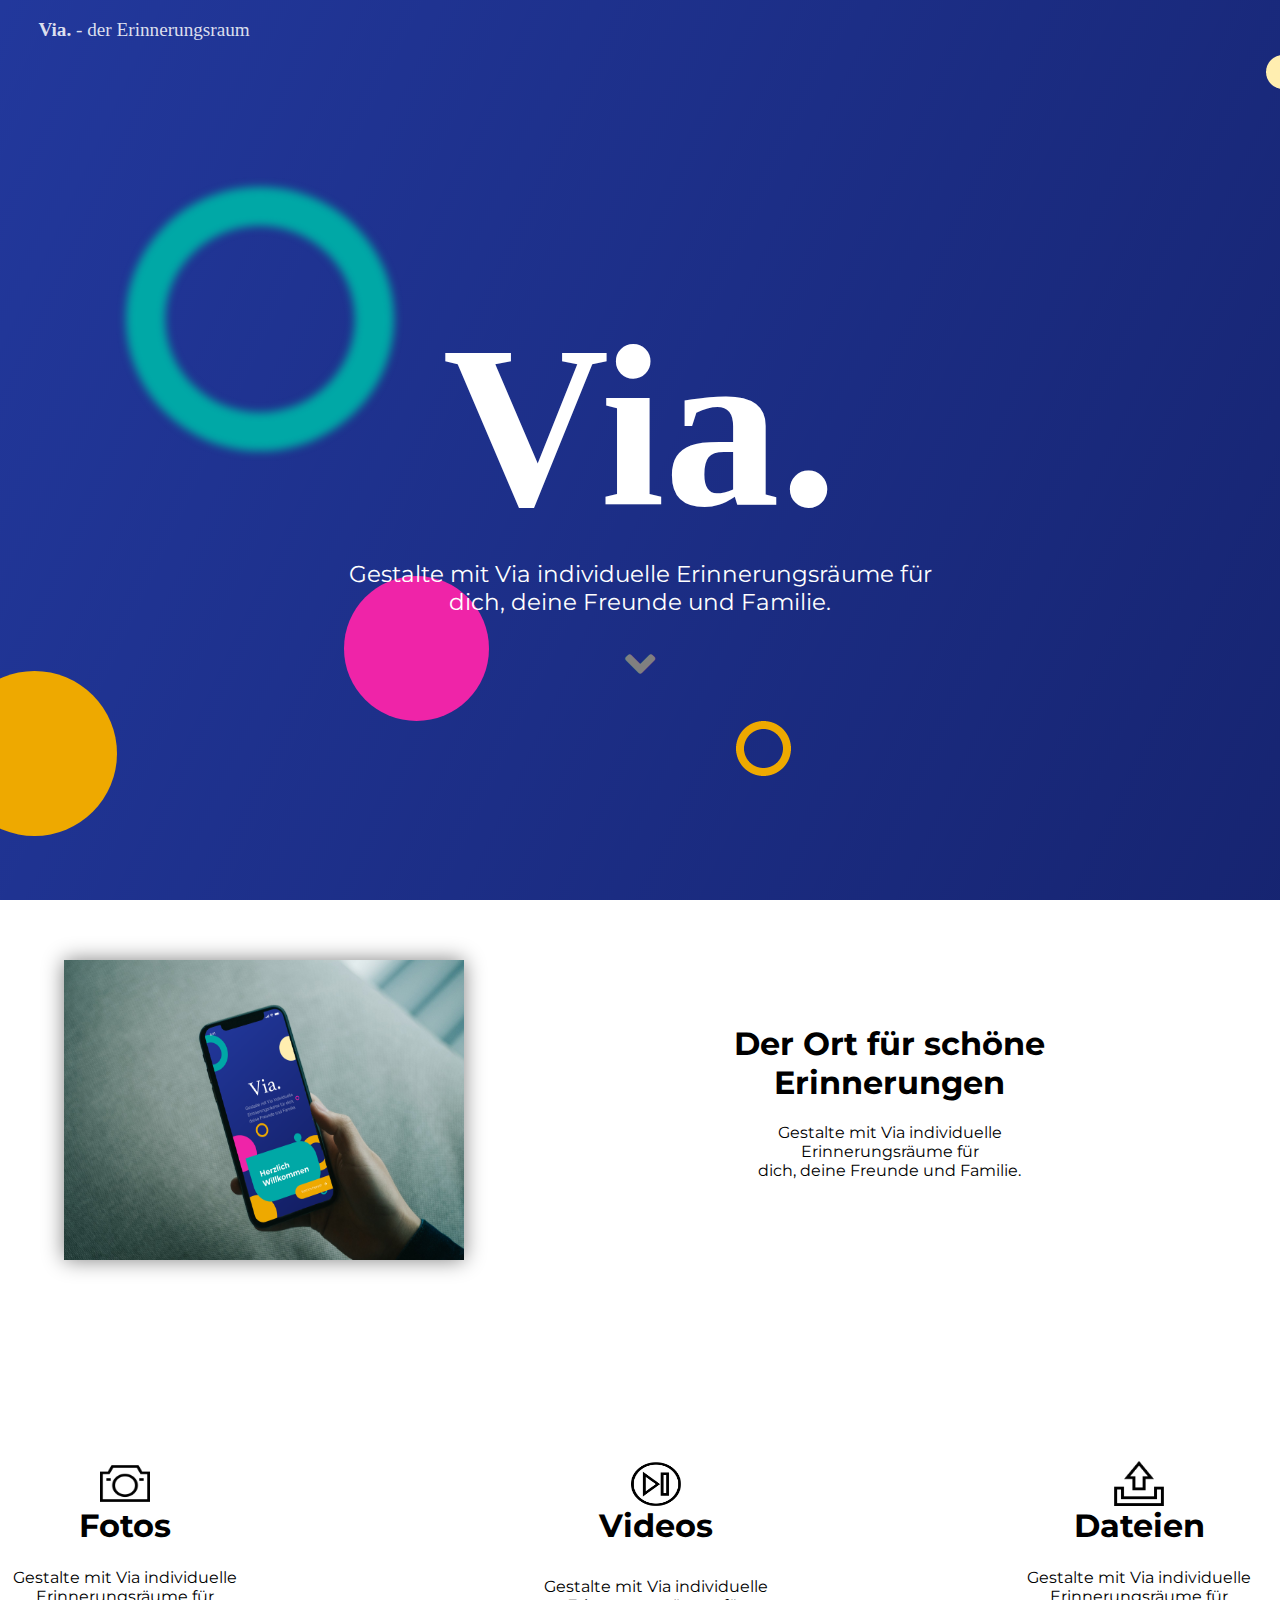
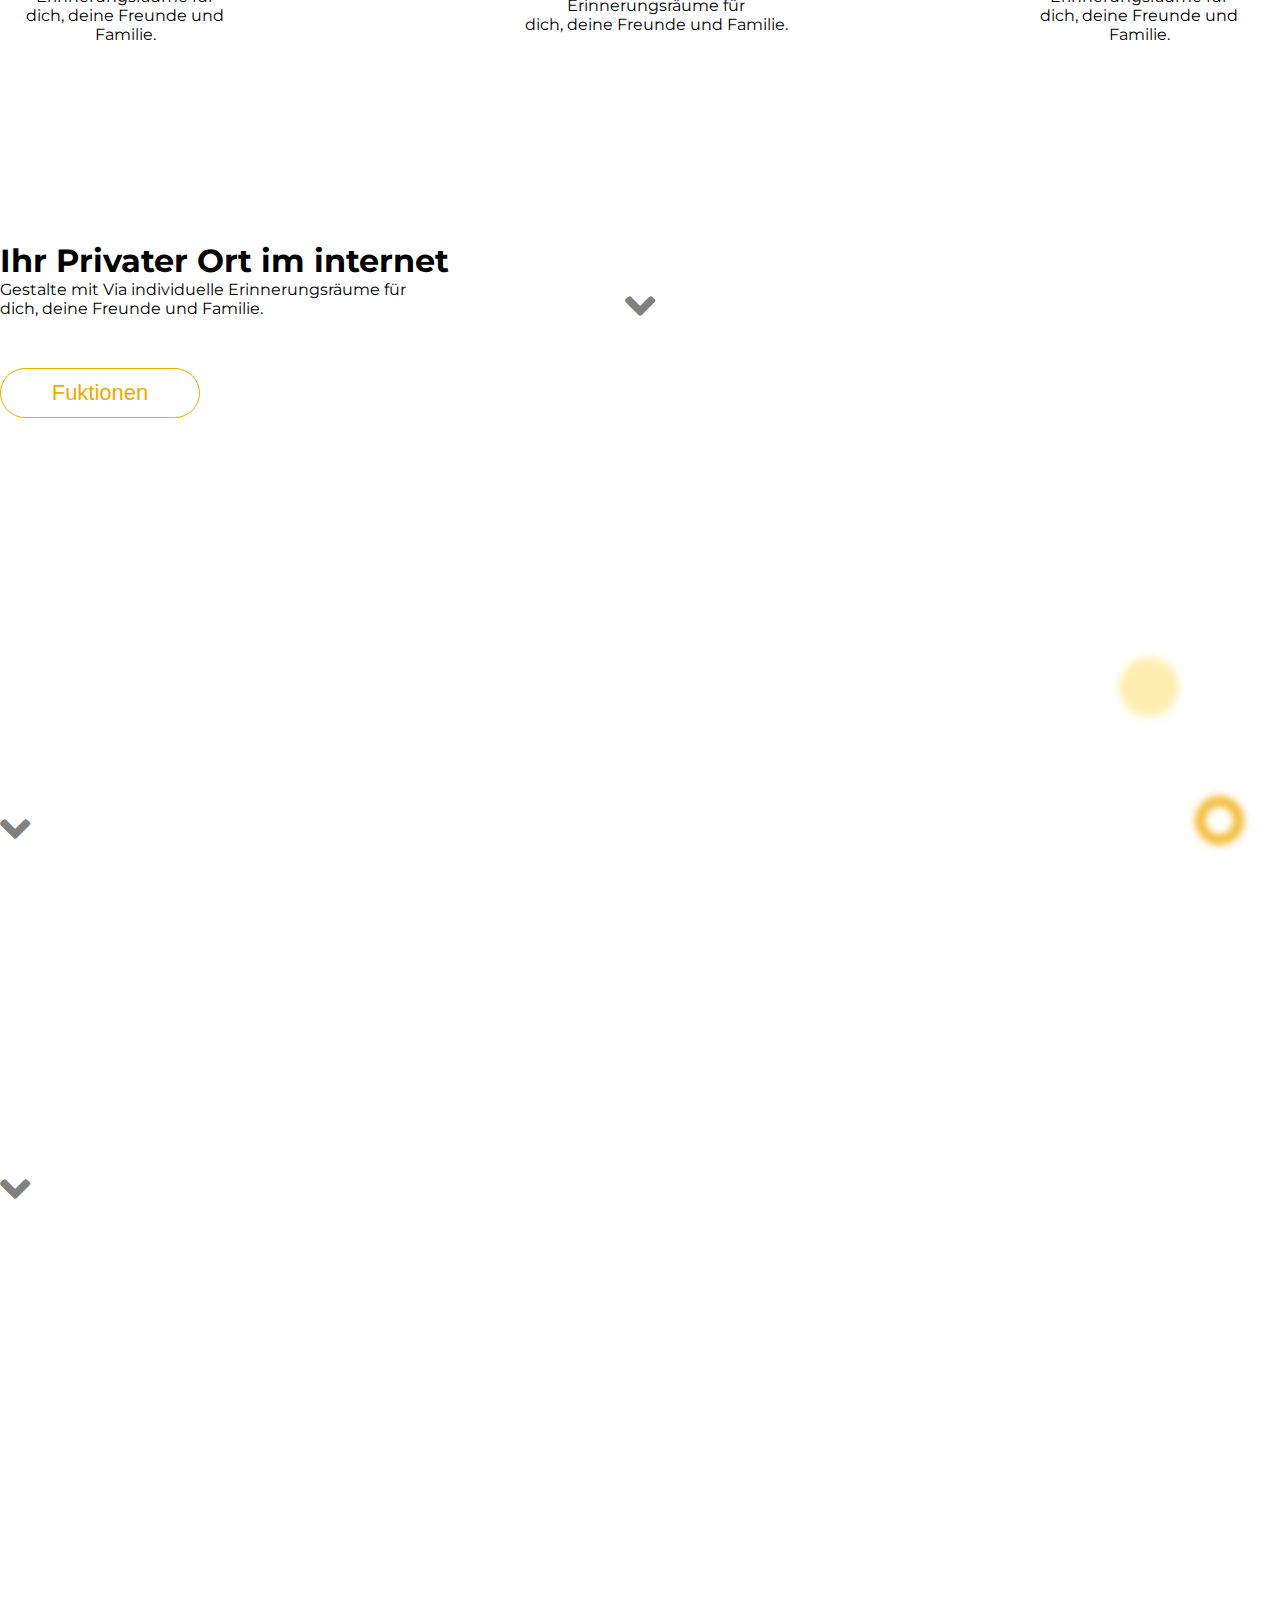
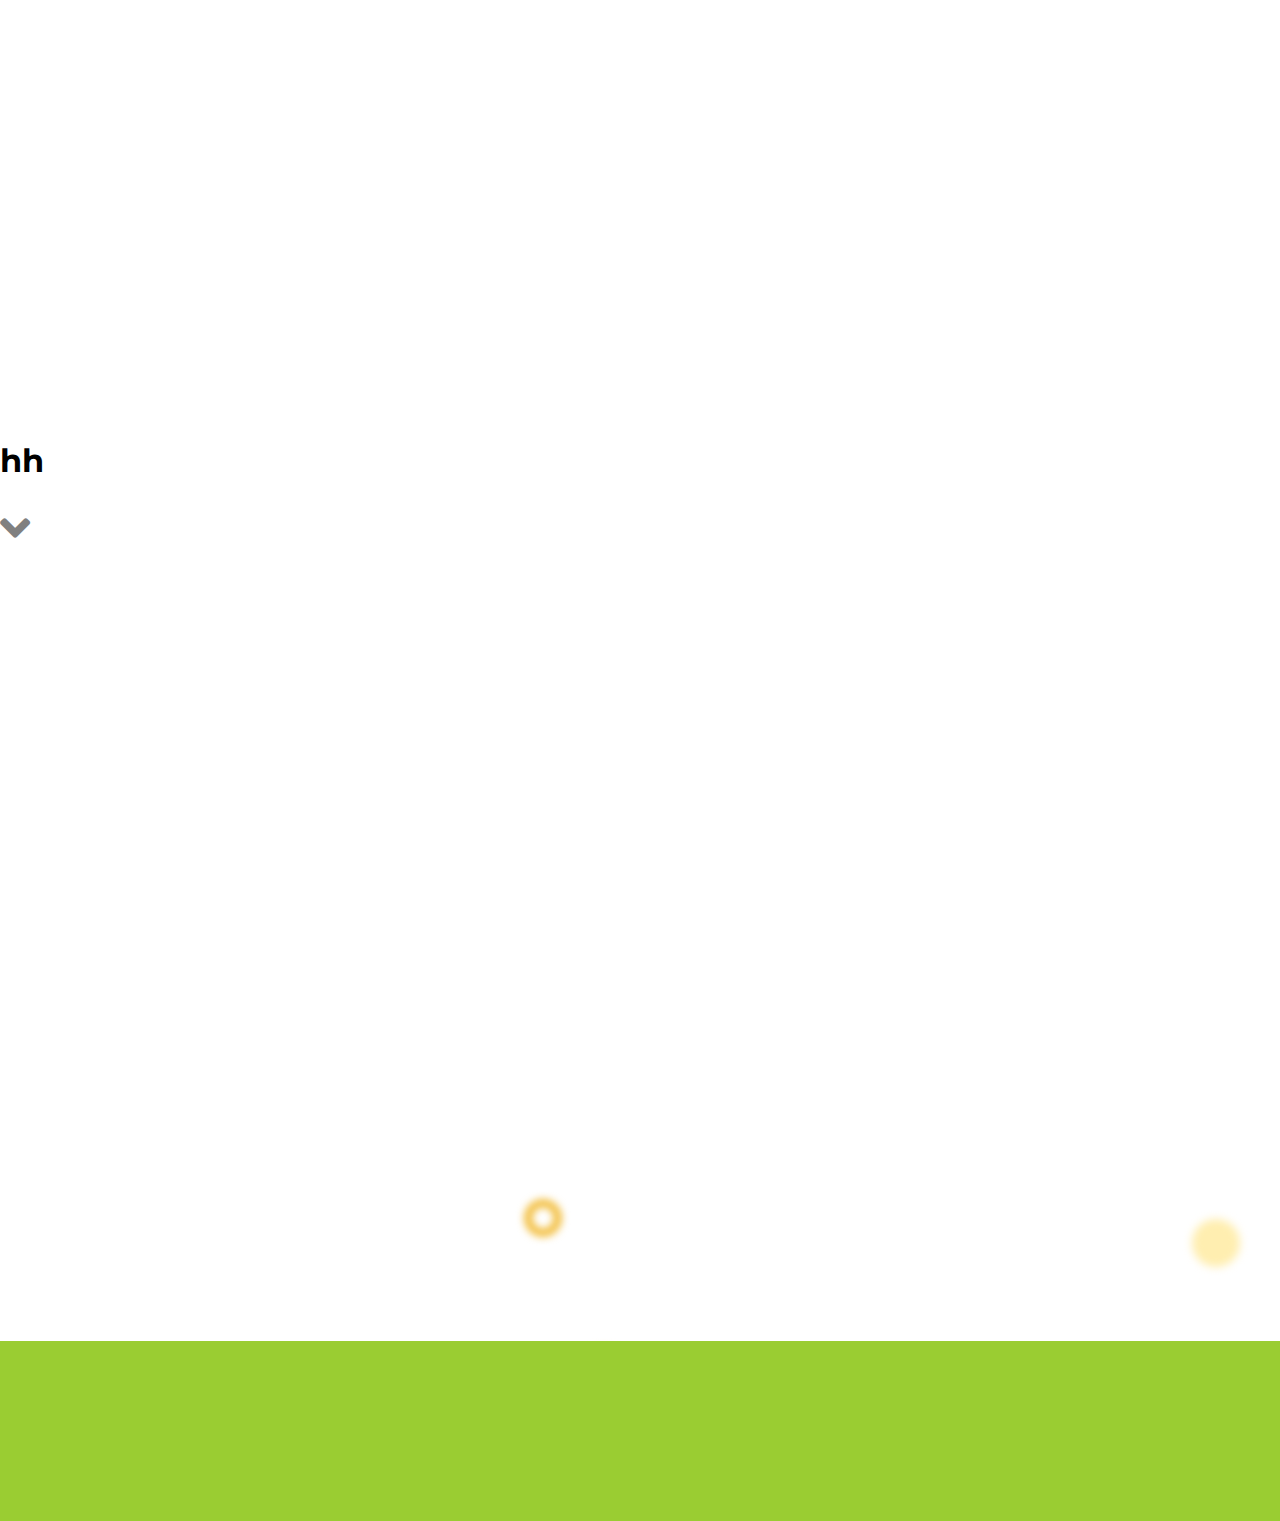
==== assets/index.html @ 1dabeedf "first commit" ====
<!DOCTYPE html>
<html lang="en">

<head>
    <meta charset="UTF-8">
    <meta name="viewport" content="width=device-width, initial-scale=1.0">
    <meta http-equiv="X-UA-Compatible" content="ie=edge">
    <link rel="stylesheet" href="https://cdnjs.cloudflare.com/ajax/libs/font-awesome/5.11.2/css/all.css">
    <link rel="stylesheet" href="../assets/css/style.css">
    <title>landingpage</title>
</head>

<body>
    <Main>
        <p><b>Via.</b> - der Erinnerungsraum</p>
        <section class="sec1" id="section1">
            <div class="eins">
                <h3>Via.</h3>
                <p class="">Gestalte mit Via individuelle Erinnerungsräume für <br> dich, deine Freunde und Familie.</p>

                <a href="#section2"><i class="fas fa-angle-down"></i></a>
            </div>
        </section>
        <section class="sec2" id="section2">
            <div class="gridDiv1">
                <img src="../assets/img/Hand_Iphone.png" alt="">
            </div>
            <div class="gridDiv2">
                <h1 class="sec2H1">Der Ort für schöne Erinnerungen</h1>
                <p>Gestalte mit Via individuelle Erinnerungsräume für <br> dich, deine Freunde und Familie.</p>
            </div>
            <div class="gridDiv3">
                <img src="../assets/img/camara-de-fotos.png" alt="">
                <h1>Fotos</h1>
                <p>Gestalte mit Via individuelle Erinnerungsräume für <br> dich, deine Freunde und Familie.</p>
            </div>
            <div class="gridDiv4">
                <img src="../assets/img/Element 3.png" alt="">
                <h1>Videos</h1>
                <p>Gestalte mit Via individuelle Erinnerungsräume für <br> dich, deine Freunde und Familie.</p>
            </div>
            <div class="gridDiv5">
                <img src="../assets/img/subir.png" alt="">
                <h1>Dateien</h1>
                <p>Gestalte mit Via individuelle Erinnerungsräume für <br> dich, deine Freunde und Familie.</p>
            </div>

            <div class="gridDiv6">
                <a href="#section3"><i class="fas fa-angle-down"></i></a>
            </div>
        </section>
        <section class="sec3" id="section3">
            <div class="gridDivSec1">
                <h1>Ihr Privater Ort im internet</h1>
                <p>Gestalte mit Via individuelle Erinnerungsräume für <br> dich, deine Freunde und Familie.</p>
                <button>Fuktionen</button>
                <div class="gridDivSec2">

                </div>
            </div>
            <div class="gridDivSec3">
                <a href="#section4"><i class="fas fa-angle-down"></i></a>
            </div>
        </section>
        <section class="sec4" id="section4">

           
            <a href="#section5"><i class="fas fa-angle-down"></i></a>
        </section>
        <section class="sec5" id="section5">
            <h1>hh</h1>
            <a href="#footer"><i class="fas fa-angle-down"></i></a>
        </section>
    </Main>
    <footer id="footer">

    </footer>
    <script src="../assets/js/main.js"></script>
</body>

</html>
---- assets/css/style.css ----
@import url('//db.onlinewebfonts.com/c/8a8da4e29aedaa26c72e1b57293ddf2d?family=AthelasW01-Regular');
@import url('https://fonts.googleapis.com/css?family=Montserrat:100,100i,200,200i,300,300i,400,400i,500,500i,600,600i,700,700i,800,800i,900,900i&display=swap');
*{
    padding: 0;
    margin: 0;
    box-sizing: border-box;
}
html{
    scroll-behavior: smooth;
}
body{ 
    width: 100%;
    height: 100%;
    font-family: 'Montserrat', sans-serif;
    background: url(../img/Background_Landing01.png) no-repeat;
}
/*----------------------Section1 Anfang---------------------------*/
.sec1{
    width: 100%;
    height: 100vh;
    color: white;
    display: flex;
    justify-content: center;
    align-items: center;
    flex-direction: column;
    font-size: 1.2em;
}
.sec1 p{
    font-size: 1.2em;
}
p:first-child{
    color: rgba(255, 255, 255, 0.842);
    padding-left:2em ;
    padding-top:1em ;
    font-family: 'AthelasW01-Regular', serif;
    font-size: 1.2em;
}
.eins{
    display: flex;
    flex-direction: column;
    justify-content: center;
    align-items: center;
    text-align: center;
}
.sec1 h3{
    font-size: 12em;
    font-family: 'AthelasW01-Regular', serif;
}
i{
    color: gray;
    padding-top:0.5em;
    font-size: 48px;
    animation: plopp 5s ease-in-out infinite;
}
/*----------------------Section1 Ende---------------------------*/

/*----------------------Section2 Anfang---------------------------*/
.sec2{
    padding-top: 1.5%;
    transition: 3s; 
    display: grid;
    justify-content: center;
    grid-gap:12em;
    width: 100%;
    height: 100vh;
    text-align: center; 
    grid-template-columns: auto;
    grid-template-rows: auto;
    grid-template-areas: 'gridDiv1 gridDiv1 gridDiv1 gridDiv2 gridDiv2 GridDiv2'
                         'gridDiv3 gridDiv3 gridDiv4 gridDiv4 gridDiv5 gridDiv5'
                         'gridDiv6 gridDiv6 gridDiv6 gridDiv6 gridDiv6 gridDiv6';
                        
}
.sec2H1{
    font-size: 2em;
    padding-top: 2em;
}
.gridDiv1 {
    grid-area: gridDiv1;
    justify-content: center;
  }
  .gridDiv2{
      grid-area: gridDiv2;
  }
  .gridDiv2 p{
      padding-top: 6%;
  }
  .gridDiv3{
    width: 250px;
    height: 210px;
    grid-area: gridDiv3;
    display: flex;
    justify-content: center;
    align-items: center;
    flex-direction: column; 
}
.gridDiv3 img{
    padding-top: 2%;
}
.gridDiv3:hover{
    transform: scale(1.2);
    box-shadow:gray 0 0 10px ;
    border-radius: 10%;
}
.gridDiv4{
    display: flex;
    width: 300px;
    height: 210px;
    grid-area: gridDiv4;
    justify-content: center;
    align-items: center;
    flex-direction: column;
    margin-left: 4em;
}
.gridDiv4 img{
    padding-top: 2%;
}
.gridDiv4:hover{
    transform: scale(1.2);
    box-shadow:gray 0 0 10px ;
    border-radius: 10%;
}
.gridDiv5{
    display: flex;
    width: 250px;
    height: 210px;
    grid-area: gridDiv5;
    justify-content: center;
    align-items: center;
    flex-direction: column;
   
}
.gridDiv5 img{
    padding-top: 2%;
}
.gridDiv5:hover{
    transform: scale(1.2);
    box-shadow:gray 0 0 10px ;
    border-radius: 10%;
}
.gridDiv6{
    grid-area: gridDiv6;
}
.gridDiv1 img{
    width: 400px;
    height: 300px;
    box-shadow: gray 0 0  20px;
}
.gridDiv3 img{
    width: 50px;
    height: 50px;
}
.gridDiv3 p{
    margin:auto;
}

.gridDiv4 img{
    width: 50px;
    height: 50px;
}
.gridDiv4 p{
    margin:auto;
}
.gridDiv5 img{
    width: 50px;
    height: 50px;
}
.gridDiv5 p{
    margin:auto;
}

/*----------------------Section2 Ende---------------------------*/

/*----------------------Section3 Anfang---------------------------*/
.sec3{
    display: grid;
    grid-template-columns: 1fr 1fr;
    grid-template-rows: 30% 30% 30%;
    width: 100%;
    height: 100vh;
    grid-template-areas: 'gridDivSec1 gridDivSec2'
                        'gridDivSec1 gridDivSec2'
                         'gridDivSec3 gridDivSec3';
}
.sec3 button{
    color: #F0AA00;
    border: 1px solid #F0AA00;
    width: 200px;
    height: 50px;
    background-color: white;
    font-size: 22px;
    border-radius: 50px 50px 50px 50px;
    margin-top: 50px;
}
.sec3 button:hover{
    color: white;
    border: 1px solid #F0AA00;
    width: 200px;
    height: 50px;
    background-color: #F0AA00;
    font-size: 22px;
    border-radius: 50px 50px 50px 50px;
}
.gridDivSec1{
    grid-area: gridDivSec1;
     ;
}
.gridDivSec2{
    grid-area: gridDivSec2;
}
.gridDivSec3{
    grid-area: gridDivSec3;
}
/*----------------------Section3 Ende---------------------------*/

/*----------------------Section4 Anfang---------------------------*/
.sec4{
    width: 100%;
    height: 100vh;
    
}
.caru{  
    width: 100px;
    height: 100px;
}
/*----------------------Section4 Ende---------------------------*/

/*----------------------Section5 Anfang---------------------------*/
.sec5{
    width: 100%;
    height: 100vh;
    
}
/*----------------------Section5 Ende---------------------------*/


@keyframes plopp{
    0%{
        transform: translateY(0);
    }
    50%{    
        transform: translateY(10px);
        opacity: 0.3;
    }
    100%{   
        transform: translateY(0);
    }
}
footer{ 
    height: 20vh;
    background-color: yellowgreen;
}



/*___________responsiv__________________*/

@media screen and (max-width: 812px) {
    .sec2  {
        width: 85%;
        height: 100%;
        grid-template-columns: 1fr 1fr ;
        grid-template-rows: auto;
        text-align: center;
        justify-content: center;
        align-items: center;
        flex-direction: column;
        grid-template-areas: 
        "gridDiv1 gridDiv1"
        "gridDiv2 gridDiv2"
        "gridDiv3 gridDiv3"
        "gridDiv4 gridDiv4"
        "gridDiv5 gridDiv5"
        "gridDiv6 gridDiv6"                     ;
}
@media screen and ( max-width: 812px) {
    .sec3  {
        width: 85%;
        height: 375px;
        grid-template-columns: 1f 1fr 1fr;
        grid-template-rows: auto;
        text-align: center;
        justify-content: center;
        align-items: center;
        flex-direction: column;
       
        grid-template-areas: "gridDivSec1 gridDivSec1"
                            "gridDivSec2 gridDivSec2"
                             "gridDivSec3 gridDivSec3";
}
@media screen and (max-width: 812px) {
    .sec4  {
        width: 85%;
        height: 100%;
        grid-template-columns: 1fr ;
        grid-template-rows: auto;
        justify-content: center;
        align-items: center;
        flex-direction: column;
}
@media screen and (max-width: 812px) {
    .sec5  {
        width: 85%;
        height: 100%;
        grid-template-columns: 1fr ;
        grid-template-rows: auto;
        justify-content: center;
        align-items: center;
        flex-direction: column;
}
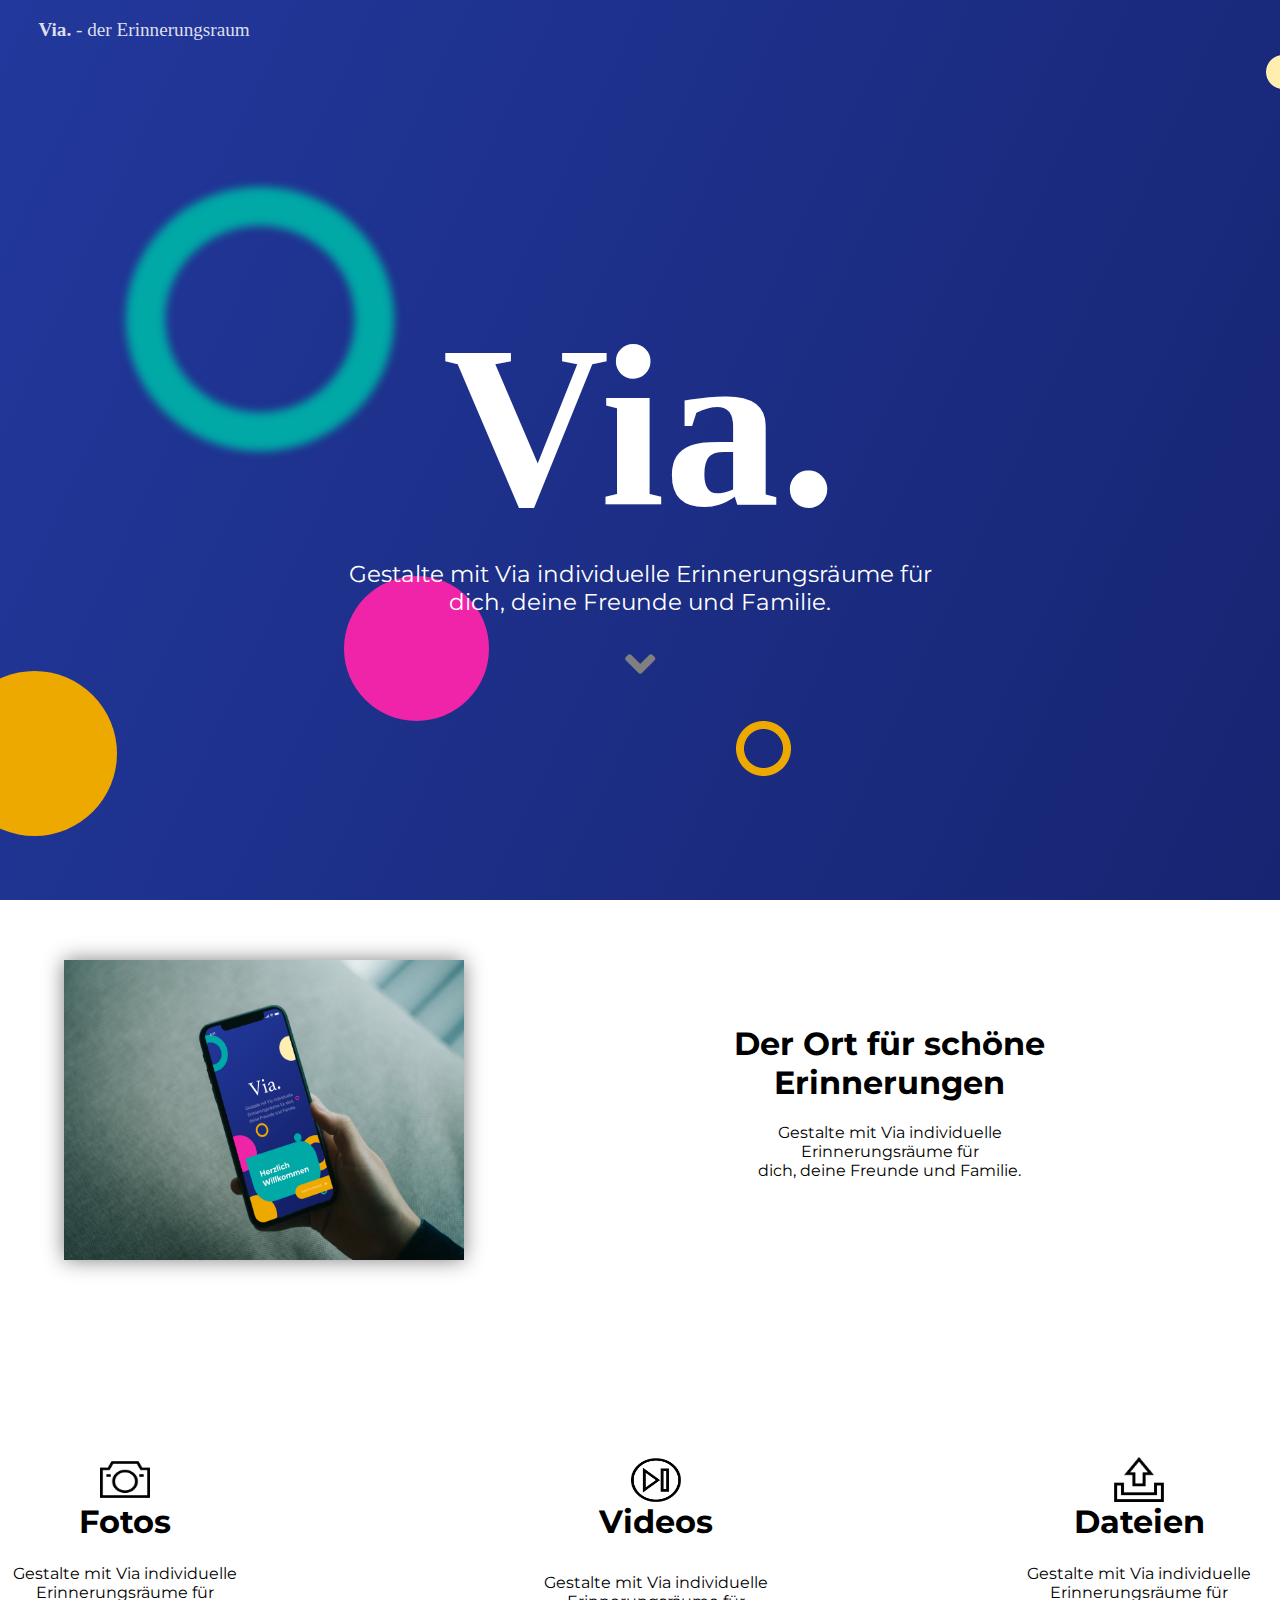
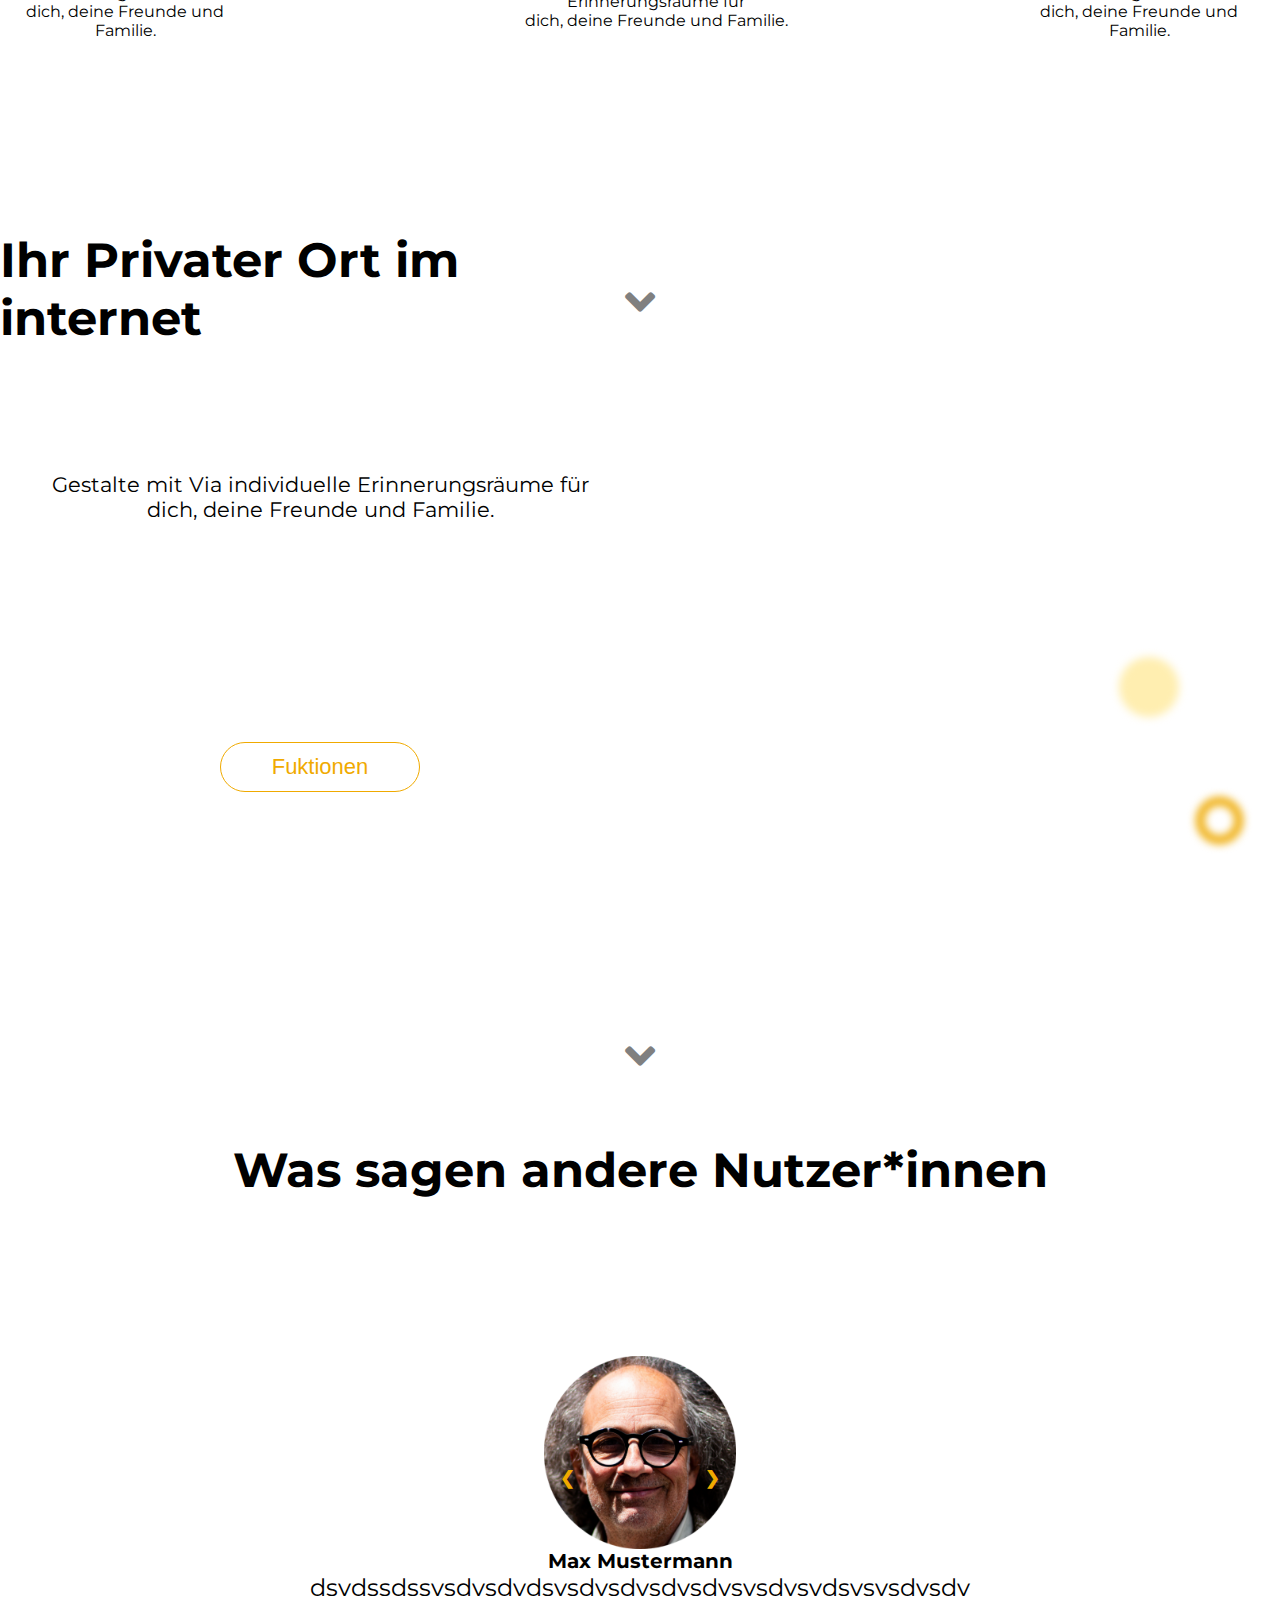
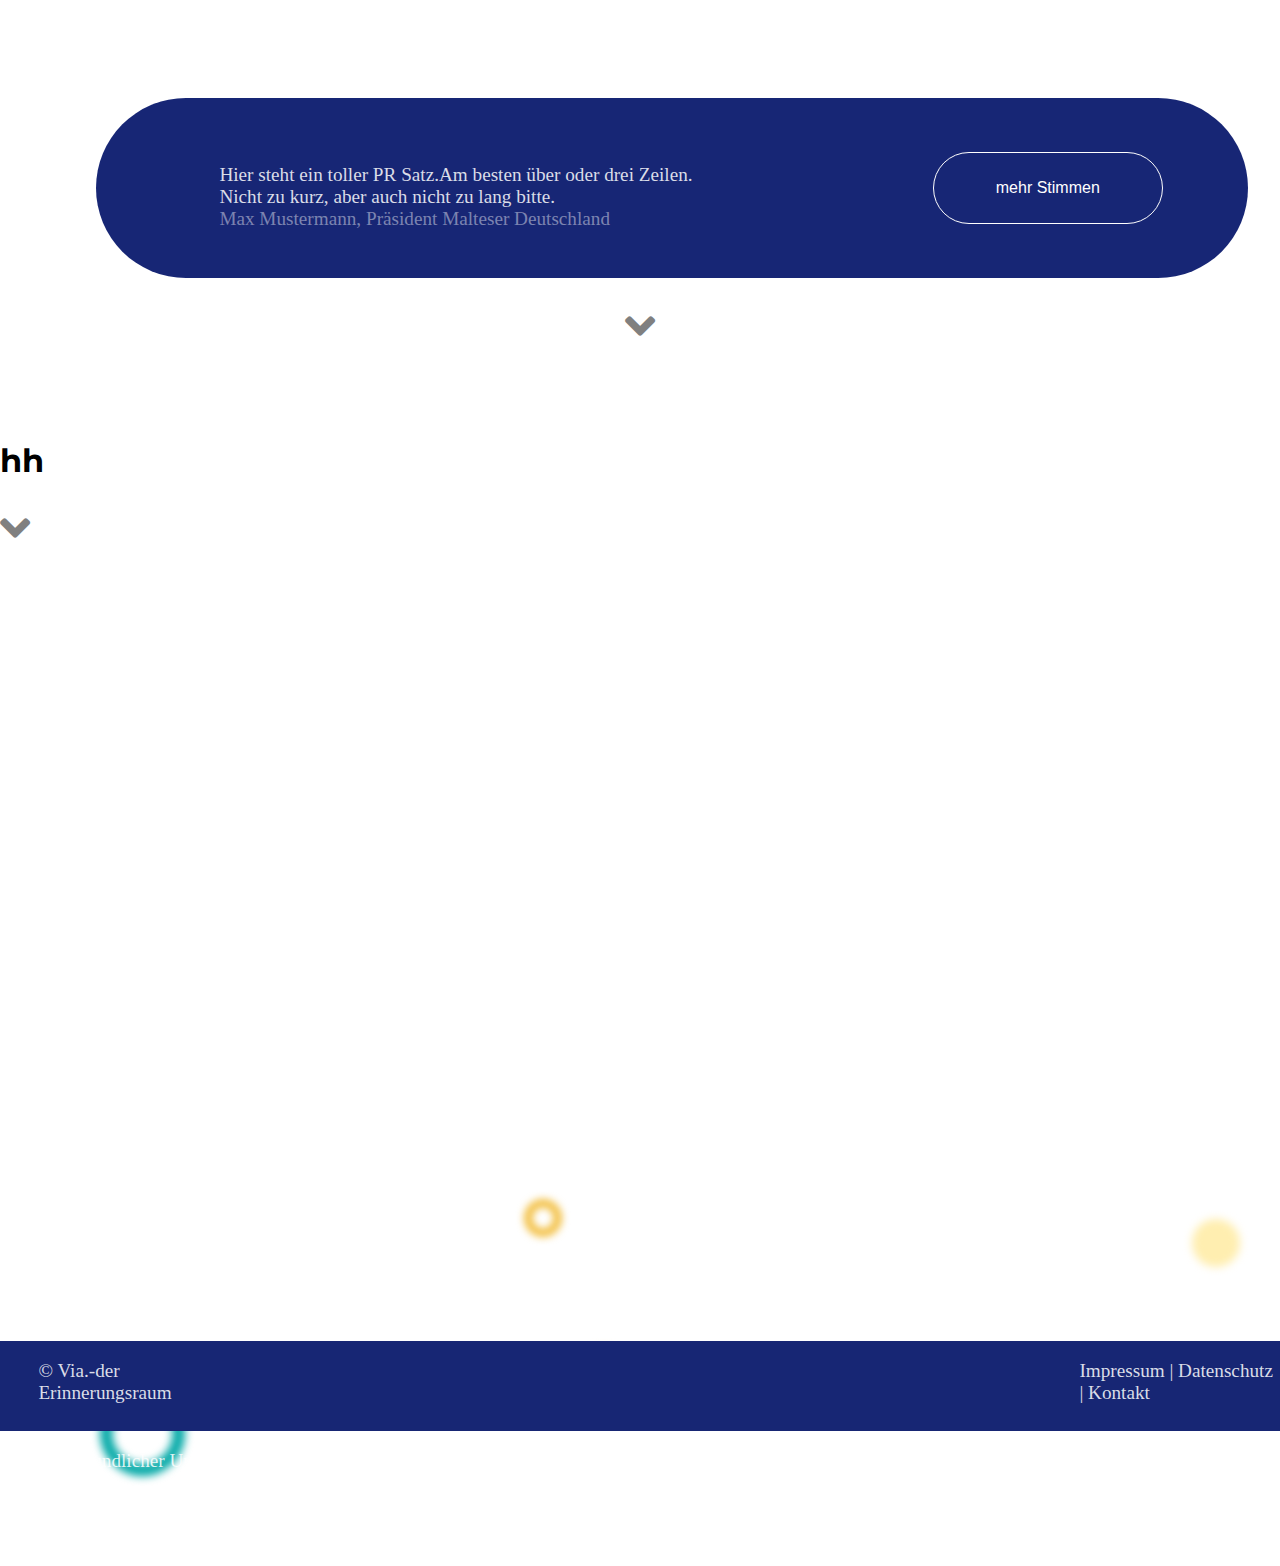
==== commit 14d0060c: "update" ====
--- a/assets/index.html
+++ b/assets/index.html
@@ -5,6 +5,7 @@
     <meta charset="UTF-8">
     <meta name="viewport" content="width=device-width, initial-scale=1.0">
     <meta http-equiv="X-UA-Compatible" content="ie=edge">
+
     <link rel="stylesheet" href="https://cdnjs.cloudflare.com/ajax/libs/font-awesome/5.11.2/css/all.css">
     <link rel="stylesheet" href="../assets/css/style.css">
     <title>landingpage</title>
@@ -55,17 +56,63 @@
                 <p>Gestalte mit Via individuelle Erinnerungsräume für <br> dich, deine Freunde und Familie.</p>
                 <button>Fuktionen</button>
                 <div class="gridDivSec2">
+                    <div>
 
+                    </div>
                 </div>
+
             </div>
             <div class="gridDivSec3">
                 <a href="#section4"><i class="fas fa-angle-down"></i></a>
             </div>
         </section>
         <section class="sec4" id="section4">
+            <h1>Was sagen andere Nutzer*innen</h1>
+            <div class="slideshow-container">
 
-           
-            <a href="#section5"><i class="fas fa-angle-down"></i></a>
+                <div class="mySlides fade">
+
+                    <img class="eins" src="/assets/img/Man01.png" style="width:100%">
+
+                    <div class="nameText">
+                        <h5>Max Mustermann</h5>
+                        <p>dsvdssdssvsdvsdvdsvsdvsdvsdvsdvsvsdvsvdsvsvsdvsdv</p>
+                    </div>
+                </div>
+
+                <div class="mySlides fade">
+
+                    <img class="eins" src="/assets/img/Lady01.png" style="width:100%">
+
+                    <div class="nameText">
+                        <h5>Anna Musterfrau</h5>
+                        <p>dsvdssdssvsdvsdvdsvsdvsdvsdvsdvsvsdvsvdsvsvsdvsdv</p>
+                    </div>
+                </div>
+
+                <div class="mySlides fade">
+
+                    <img class="eins" src="/assets/img/Lady02.png" style="width:100%">
+
+                    <div class="nameText">
+                        <h5>Maike Makadamia</h5>
+                        <p>dsvdssdssvsdvsdvdsvsdvsdvsdvsdvsvsdvsvdsvsvsdvsdv</p>
+                    </div>
+                </div>
+
+                <a class="prev" onclick="plusSlides(-1)">&#10094;</a>
+                <a class="next" onclick="plusSlides(1)">&#10095;</a>
+
+            </div>
+            <div class="stimme">
+                <p>Hier steht ein toller PR Satz.Am besten über oder drei Zeilen. <br>
+                Nicht zu kurz, aber auch nicht zu lang bitte.<br>
+                <span> Max Mustermann, Präsident Malteser Deutschland</span></p>
+                <button>mehr Stimmen</button>
+            </div>
+            <div class="smooth">
+                <a href="#section5"><i class="fas fa-angle-down"></i></a>
+            </div>
         </section>
         <section class="sec5" id="section5">
             <h1>hh</h1>
@@ -73,7 +120,15 @@
         </section>
     </Main>
     <footer id="footer">
-
+        <div>
+            <div class="footerDiv1">
+                <p>&copy; Via.-der Erinnerungsraum</p>
+                <span class="footerSpan1"><p>Impressum | Datenschutz | Kontakt</p></span>
+            </div>
+            <div class="footerDiv2">
+                <p>Mit freundlicher Unterstützung von:</p>
+            </div>
+        </div>
     </footer>
     <script src="../assets/js/main.js"></script>
 </body>
--- a/assets/css/style.css
+++ b/assets/css/style.css
@@ -176,11 +176,34 @@
     display: grid;
     grid-template-columns: 1fr 1fr;
     grid-template-rows: 30% 30% 30%;
+    justify-content: center;
+    align-items: center;
+    flex-direction: column;
     width: 100%;
     height: 100vh;
     grid-template-areas: 'gridDivSec1 gridDivSec2'
                         'gridDivSec1 gridDivSec2'
                          'gridDivSec3 gridDivSec3';
+}
+.sec3 h1{
+   font-size: 3em; 
+}
+.sec3 p{
+    padding-top: 6em;
+    font-size: 1.3em; 
+    text-align: center;
+ }
+.gridDivSec3{
+    display: flex;
+    justify-content: center;
+    padding-top: 20%;
+    
+}
+.gridDivSec1{
+    display: flex;
+    justify-content: center;
+    align-items: center;
+    flex-direction: column;
 }
 .sec3 button{
     color: #F0AA00;
@@ -190,7 +213,8 @@
     background-color: white;
     font-size: 22px;
     border-radius: 50px 50px 50px 50px;
-    margin-top: 50px;
+    margin-top: 10em;
+    
 }
 .sec3 button:hover{
     color: white;
@@ -203,7 +227,6 @@
 }
 .gridDivSec1{
     grid-area: gridDivSec1;
-     ;
 }
 .gridDivSec2{
     grid-area: gridDivSec2;
@@ -217,12 +240,163 @@
 .sec4{
     width: 100%;
     height: 100vh;
+   
+}
+.sec4 h1{
+    text-align: center;
+    font-size: 3em;
+    padding-bottom: 3em;
+}
+.smooth{
+    display: flex;
+    justify-content: center;
+    align-items: center;
+    flex-direction: column;
+}
+.nameText{
+    display: flex;
+    justify-content: center;
+    align-items: center;
+    flex-direction: column;
+    font-size: 1.5em;
+}
+
+.mySlides {display: none}
+img {vertical-align: middle;}
+
+
+.slideshow-container {
+  padding-top: 1%;
+  max-width: 15%; 
+  position: relative;
+  margin: auto;
+}
+
+
+.prev{
+  cursor: pointer;
+  position: absolute;
+  top: 50%;
+  width: auto;
+  padding: 16px;
+  margin-top: -22px;
+  color: #F0AA00;
+  font-weight: bold;
+  font-size: 18px;
+  transition: 0.6s ease;
+  border-radius: 0 3px 3px 0;
+  user-select: none;
+}
+.next{
+    cursor: pointer;
+    position: absolute;
+    top: 50%;
+    width: auto;
+    padding: 16px;
+    margin-top: -22px;
+    color: #F0AA00;
+    font-weight: bold;
+    font-size: 18px;
+    transition: 0.6s ease;
+    border-radius: 0 3px 3px 0;
+    user-select: none; 
+}
+
+/* Position the "next button" to the right */
+.next {
+  right: 0;
+  border-radius: 3px 0 0 3px;
+}
+
+/* On hover, add a black background color with a little bit see-through */
+.prev:hover, .next:hover {
+  background-color: rgba(0,0,0,0.8);
+}
+
+/* Caption text */
+.text {
+  color: #f2f2f2;
+  font-size: 15px;
+  padding: 8px 12px;
+  position: absolute;
+  bottom: 8px;
+  width: 100%;
+  text-align: center;
+}
+
+/* Number text (1/3 etc) */
+.numbertext {
+  color: #f2f2f2;
+  font-size: 12px;
+  padding: 8px 12px;
+  position: absolute;
+  top: 0;
+}
+
+/* The dots/bullets/indicators */
+.dot {
+  cursor: pointer;
+  height: 15px;
+  width: 15px;
+  margin: 0 2px;
+  background-color: #bbb;
+  border-radius: 50%;
+  display: inline-block;
+  transition: background-color 0.6s ease;
+}
+
+.active, .dot:hover {
+  background-color: #717171;
+}
+
+/* Fading animation */
+.fade {
+  -webkit-animation-name: fade;
+  -webkit-animation-duration: 1.5s;
+  animation-name: fade;
+  animation-duration: 1.5s;
+}
+
+@-webkit-keyframes fade {
+  from {opacity: .4} 
+  to {opacity: 1}
+}
+
+@keyframes fade {
+  from {opacity: .4} 
+  to {opacity: 1}
+}
+
+/* On smaller screens, decrease text size */
+@media only screen and (max-width: 300px) {
+  .prev, .next,.text {font-size: 11px}
+}
+.stimme{
+    margin-top: 6em;
+    display: flex;
+    justify-content: center;
+    align-items: center;
+    background-color: #172675;
+    border-radius: 100px;
+    width: 90%;
+    height: 20vh;
+    margin-left: 6em;
+}
+.stimme button{
+    width: 20%;
+    height: 8vh;
+    border-radius: 100px;
+    background-color: #172675;
+    color: white;
+    border: 1px solid white;
+    font-size: 1em;
+    margin-left: 15em;
     
 }
-.caru{  
-    width: 100px;
-    height: 100px;
-}
+span{
+    color: rgba(255, 255, 255, 0.445);
+}
+
 /*----------------------Section4 Ende---------------------------*/
 
 /*----------------------Section5 Anfang---------------------------*/
@@ -246,9 +420,23 @@
         transform: translateY(0);
     }
 }
+/*----------------footer----------------*/
+
 footer{ 
-    height: 20vh;
-    background-color: yellowgreen;
+    height: 25vh;
+}
+.footerDiv1{
+ 
+    display: flex;
+    background-color: #172674;
+    height: 10vh;
+    
+}
+.footerSpan1{
+    padding-left: 65%;
+}
+.footerSpan2{
+    color:white;
 }
 
 
@@ -308,3 +496,5 @@
         align-items: center;
         flex-direction: column;
 }
+
+
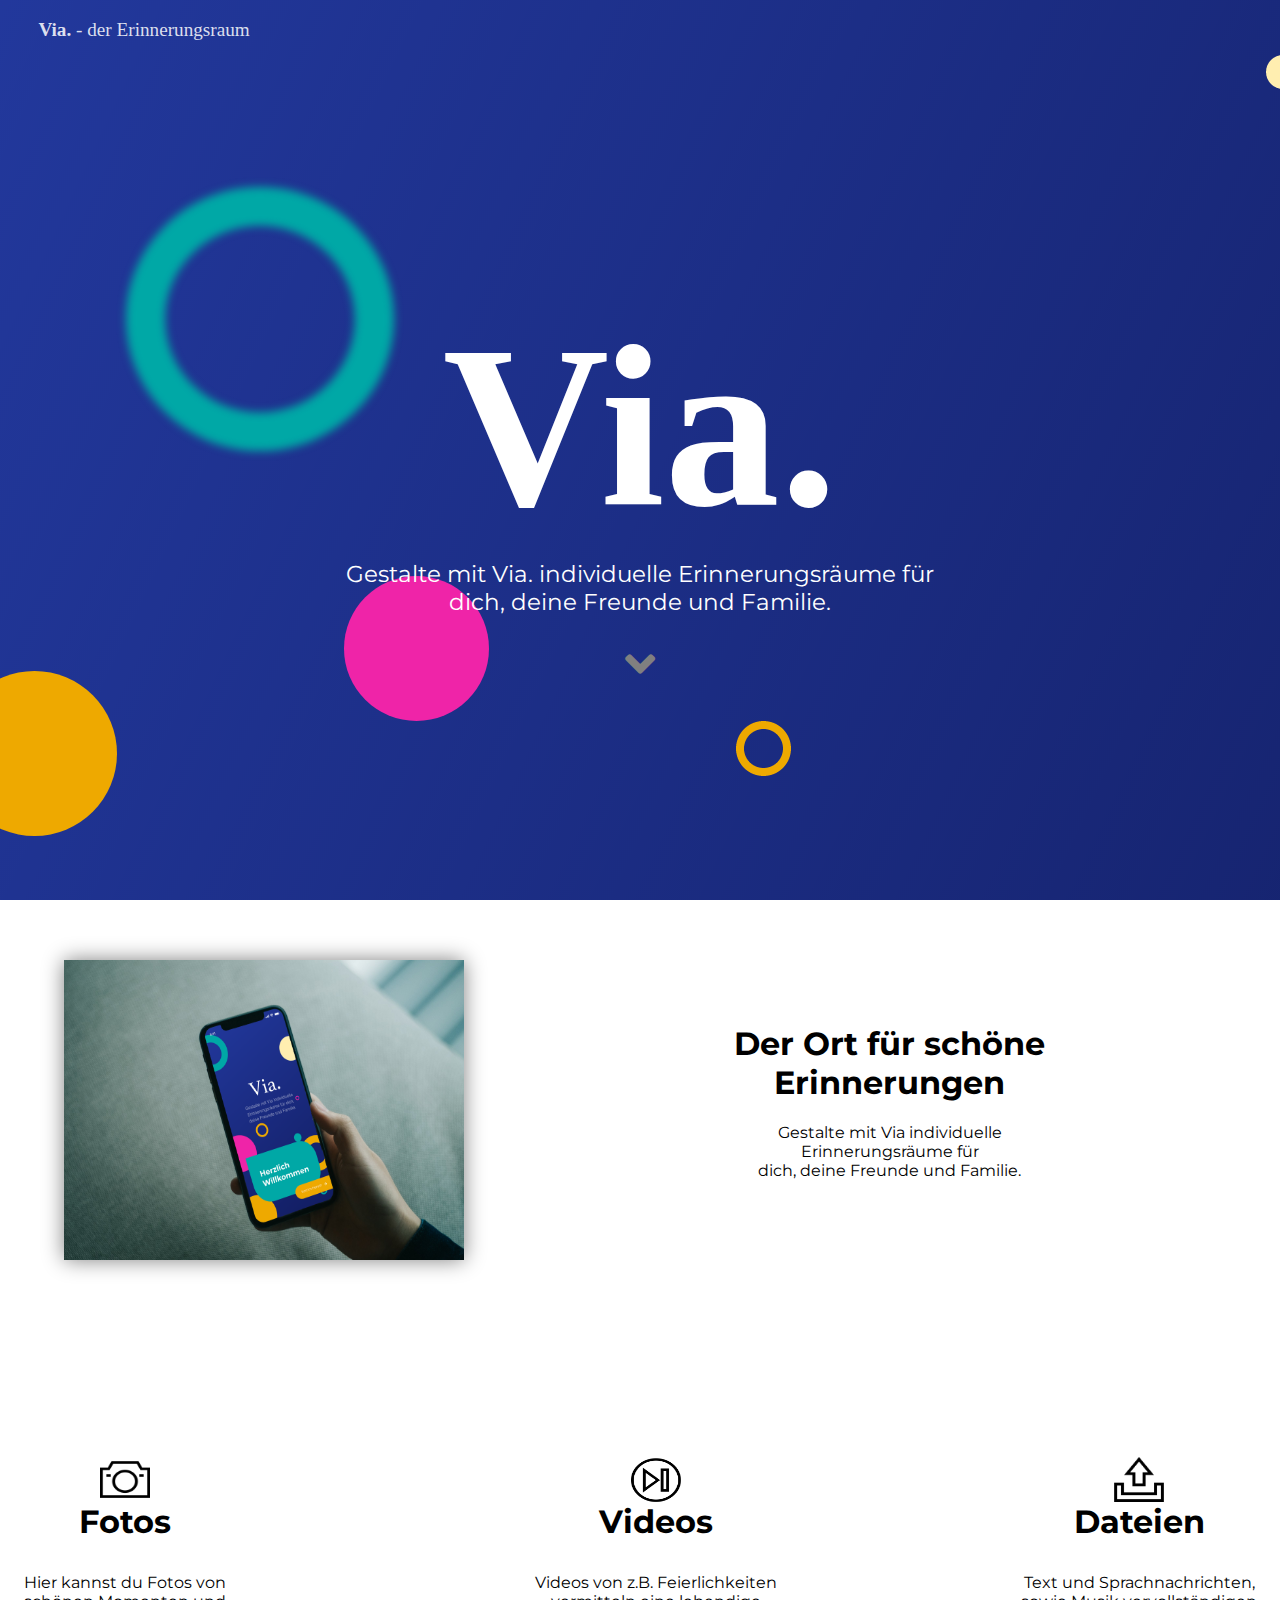
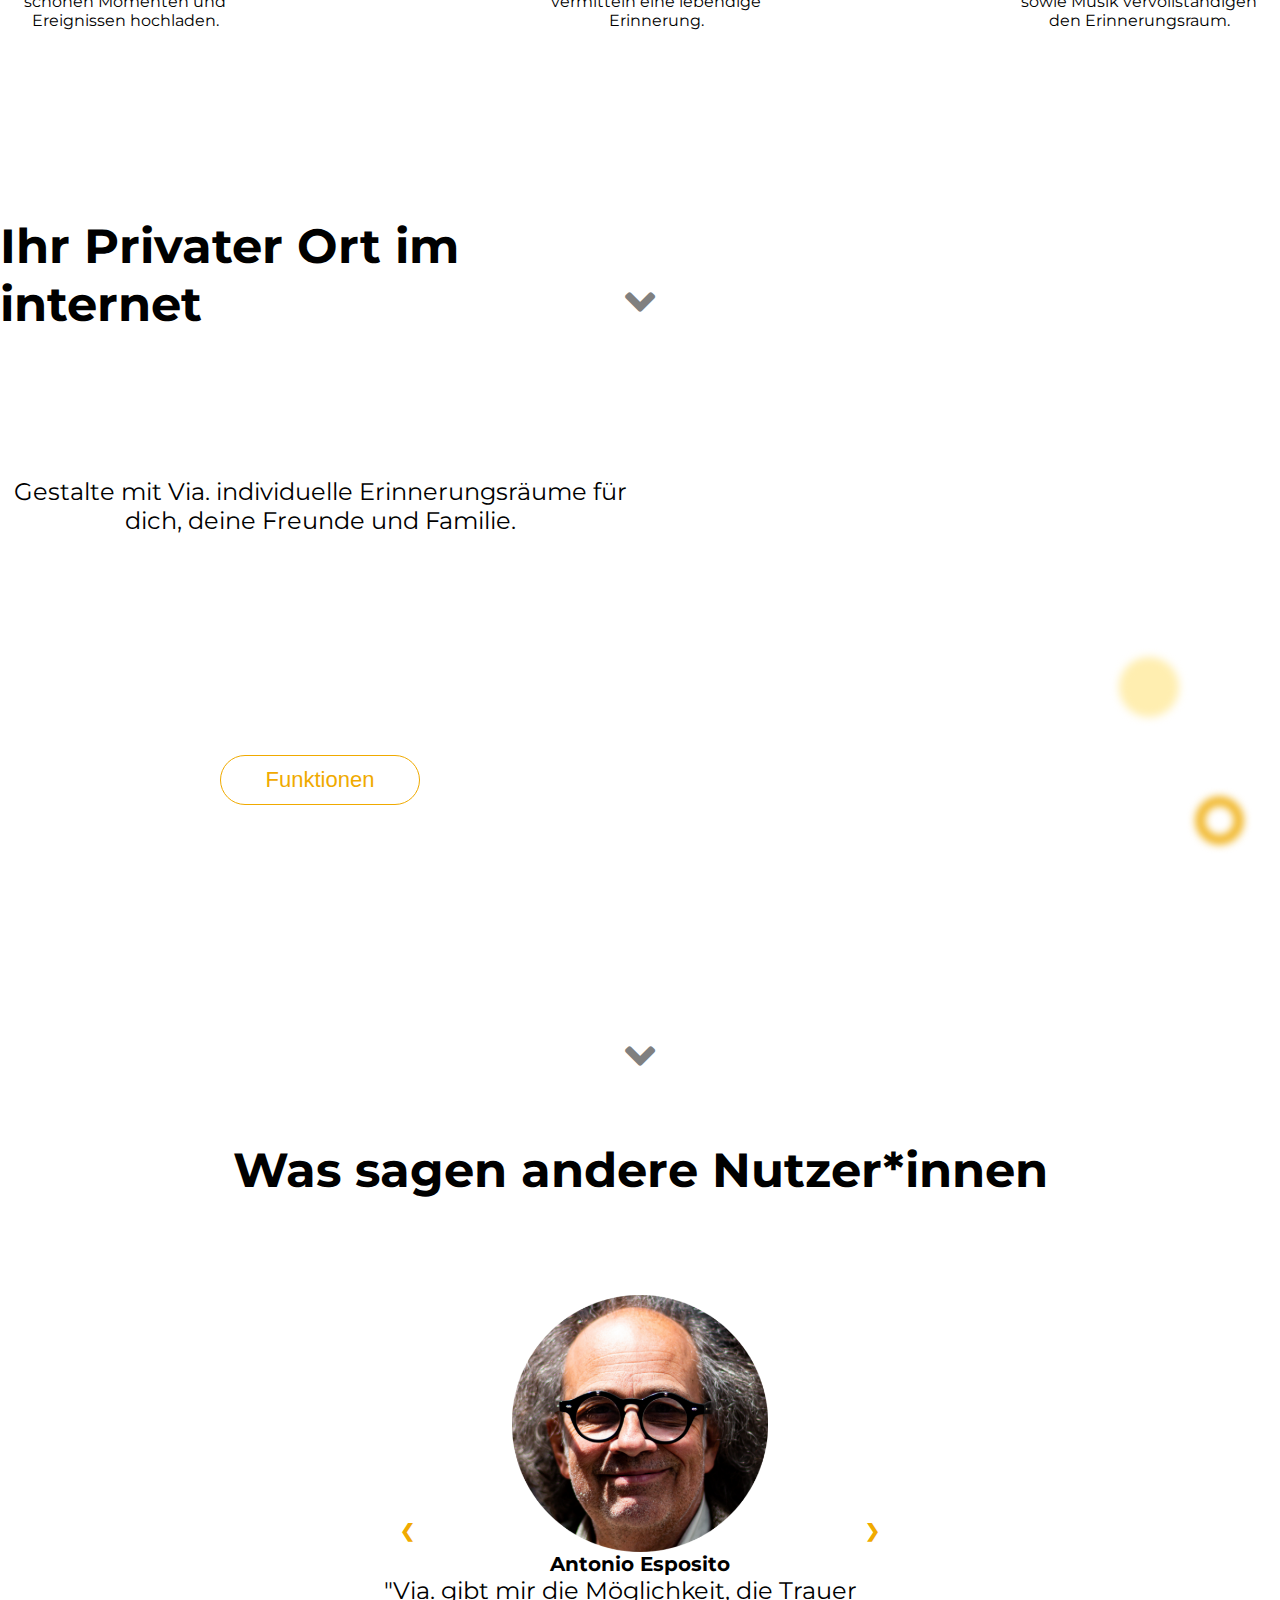
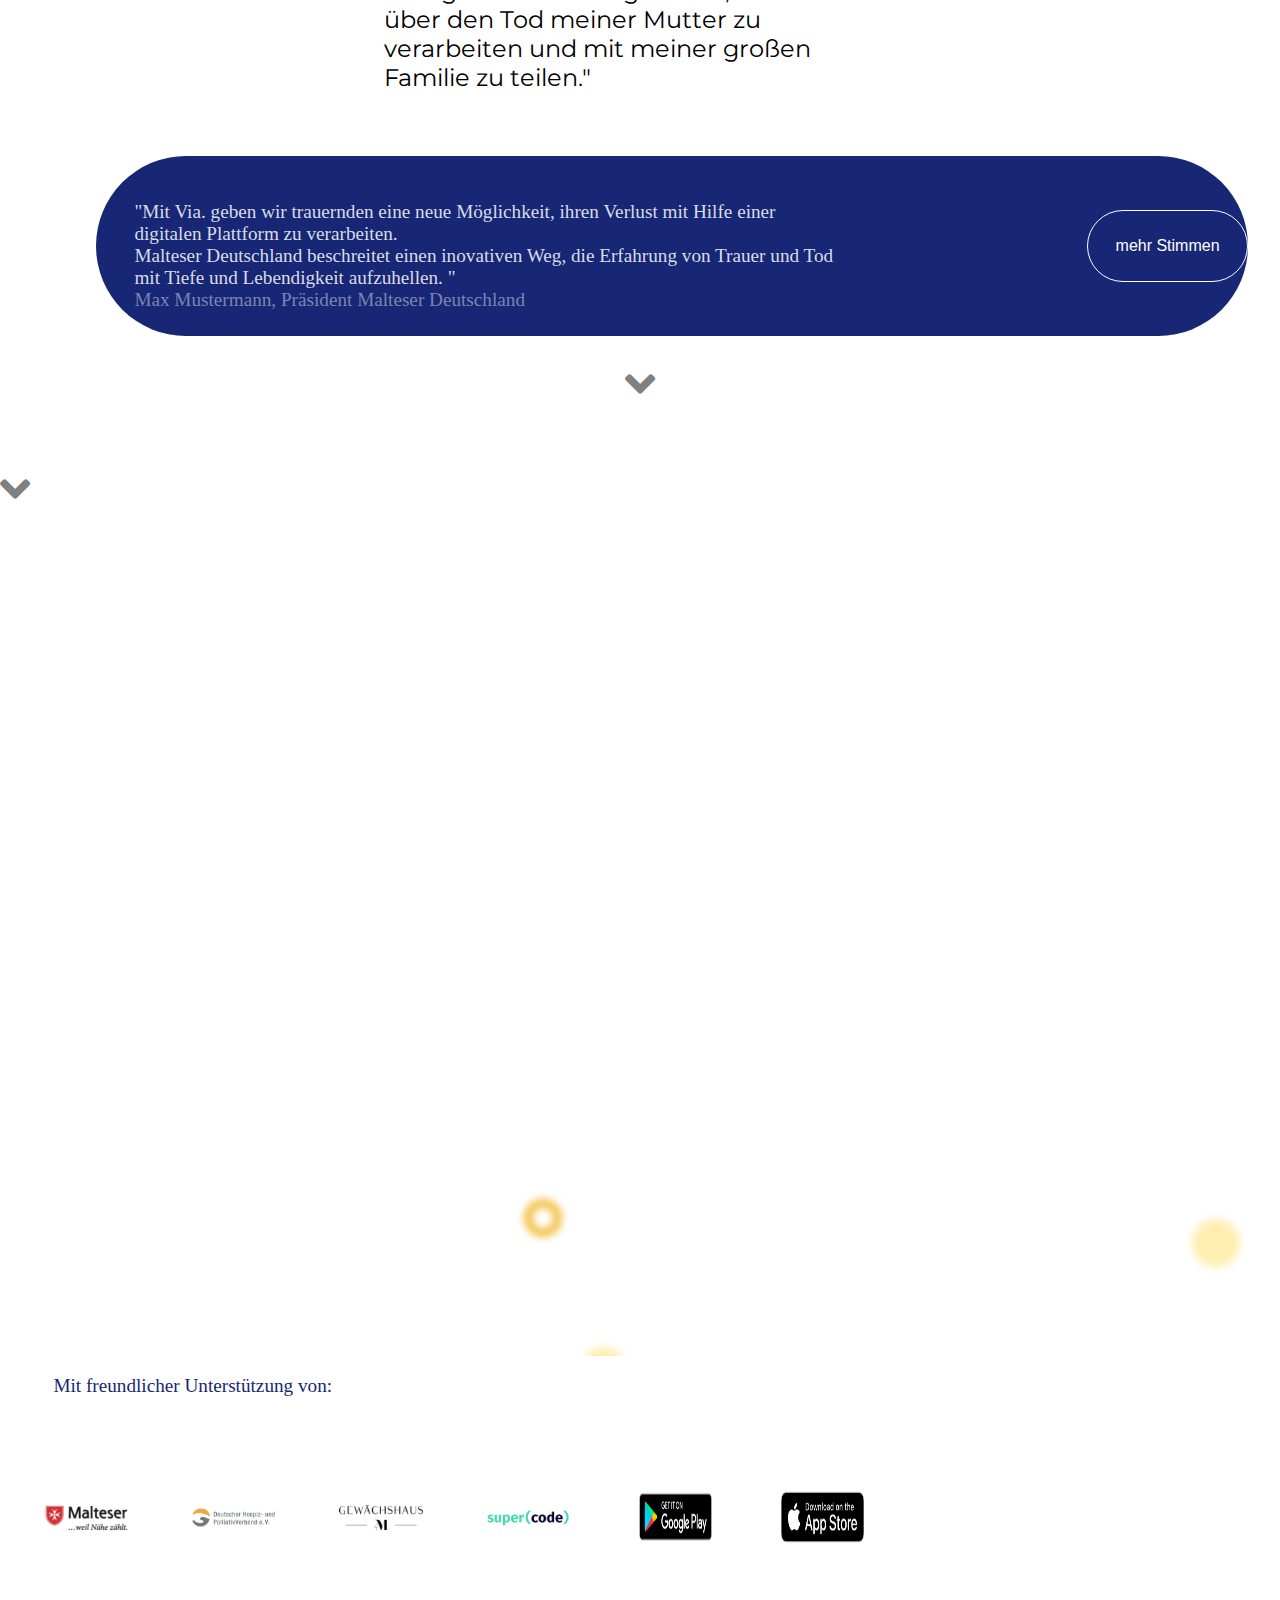
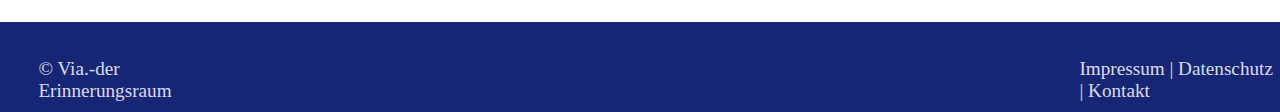
==== commit 306363db: "section4" ====
--- a/assets/index.html
+++ b/assets/index.html
@@ -7,7 +7,7 @@
     <meta http-equiv="X-UA-Compatible" content="ie=edge">
 
     <link rel="stylesheet" href="https://cdnjs.cloudflare.com/ajax/libs/font-awesome/5.11.2/css/all.css">
-    <link rel="stylesheet" href="../assets/css/style.css">
+    <link rel="stylesheet" href="/assets/css/style.css">
     <title>landingpage</title>
 </head>
 
@@ -17,33 +17,33 @@
         <section class="sec1" id="section1">
             <div class="eins">
                 <h3>Via.</h3>
-                <p class="">Gestalte mit Via individuelle Erinnerungsräume für <br> dich, deine Freunde und Familie.</p>
+                <p class="">Gestalte mit Via. individuelle Erinnerungsräume für <br> dich, deine Freunde und Familie.</p>
 
                 <a href="#section2"><i class="fas fa-angle-down"></i></a>
             </div>
         </section>
         <section class="sec2" id="section2">
             <div class="gridDiv1">
-                <img src="../assets/img/Hand_Iphone.png" alt="">
+                <img src="/assets/img/Hand_Iphone.png" alt="">
             </div>
             <div class="gridDiv2">
                 <h1 class="sec2H1">Der Ort für schöne Erinnerungen</h1>
-                <p>Gestalte mit Via individuelle Erinnerungsräume für <br> dich, deine Freunde und Familie.</p>
+                <p> Gestalte mit Via individuelle Erinnerungsräume für <br> dich, deine Freunde und Familie.</p>
             </div>
             <div class="gridDiv3">
-                <img src="../assets/img/camara-de-fotos.png" alt="">
+                <img src="/assets/img/camara-de-fotos.png" alt="">
                 <h1>Fotos</h1>
-                <p>Gestalte mit Via individuelle Erinnerungsräume für <br> dich, deine Freunde und Familie.</p>
+                <p>Hier kannst du Fotos von schönen Momenten und Ereignissen hochladen.</p>
             </div>
             <div class="gridDiv4">
-                <img src="../assets/img/Element 3.png" alt="">
+                <img src="/assets/img/Element 3.png" alt="">
                 <h1>Videos</h1>
-                <p>Gestalte mit Via individuelle Erinnerungsräume für <br> dich, deine Freunde und Familie.</p>
+                <p>Videos von z.B. Feierlichkeiten vermitteln eine lebendige Erinnerung. </p>
             </div>
             <div class="gridDiv5">
-                <img src="../assets/img/subir.png" alt="">
+                <img src="/assets/img/subir.png" alt="">
                 <h1>Dateien</h1>
-                <p>Gestalte mit Via individuelle Erinnerungsräume für <br> dich, deine Freunde und Familie.</p>
+                <p>Text und Sprachnachrichten, sowie Musik vervollständigen den Erinnerungsraum. </p>
             </div>
 
             <div class="gridDiv6">
@@ -53,8 +53,8 @@
         <section class="sec3" id="section3">
             <div class="gridDivSec1">
                 <h1>Ihr Privater Ort im internet</h1>
-                <p>Gestalte mit Via individuelle Erinnerungsräume für <br> dich, deine Freunde und Familie.</p>
-                <button>Fuktionen</button>
+                <p>Gestalte mit Via. individuelle Erinnerungsräume für <br> dich, deine Freunde und Familie.</p>
+                <button>Funktionen</button>
                 <div class="gridDivSec2">
                     <div>
 
@@ -71,32 +71,32 @@
             <div class="slideshow-container">
 
                 <div class="mySlides fade">
-
-                    <img class="eins" src="/assets/img/Man01.png" style="width:100%">
-
+                    <div class="test">
+                    <img class="eins" src="/assets/img/Man01.png" style="width:50%">
+                </div>
                     <div class="nameText">
-                        <h5>Max Mustermann</h5>
-                        <p>dsvdssdssvsdvsdvdsvsdvsdvsdvsdvsvsdvsvdsvsvsdvsdv</p>
+                        <h5>Antonio Esposito</h5>
+                        <p>"Via. gibt mir die Möglichkeit, die Trauer über den Tod meiner Mutter zu verarbeiten und mit meiner großen Familie zu teilen."</p>
                     </div>
                 </div>
 
                 <div class="mySlides fade">
-
-                    <img class="eins" src="/assets/img/Lady01.png" style="width:100%">
-
+                        <div class="test">
+                    <img class="eins" src="/assets/img/Lady01.png" style="width:50%">
+                        </div>
                     <div class="nameText">
-                        <h5>Anna Musterfrau</h5>
-                        <p>dsvdssdssvsdvsdvdsvsdvsdvsdvsdvsvsdvsvdsvsvsdvsdv</p>
+                        <h5>Anna Contzen</h5>
+                        <p>"Der Verlust meines Vaters war für mich ein einschneidendes Erlebnis. Der Erinnerungsraum Via. ist für mich ein Ort, über diesen Verlust hinwegzukommen."</p>
                     </div>
                 </div>
 
                 <div class="mySlides fade">
-
-                    <img class="eins" src="/assets/img/Lady02.png" style="width:100%">
-
+                        <div class="test">
+                    <img class="eins" src="/assets/img/Lady02.png" style="width:50%">
+                            </div>
                     <div class="nameText">
-                        <h5>Maike Makadamia</h5>
-                        <p>dsvdssdssvsdvsdvdsvsdvsdvsdvsdvsvsdvsvdsvsvsdvsdv</p>
+                        <h5>Maike Schmidt</h5>
+                        <p>"Der Erinnerungsraum Via. ist für mich ein Platz, um schöne Erinnerungen an meine verstorbene Schwester mit meinen Freunden und Verwandten auszutauschen. "</p>
                     </div>
                 </div>
 
@@ -105,8 +105,8 @@
 
             </div>
             <div class="stimme">
-                <p>Hier steht ein toller PR Satz.Am besten über oder drei Zeilen. <br>
-                Nicht zu kurz, aber auch nicht zu lang bitte.<br>
+                <p>"Mit Via. geben wir trauernden eine neue Möglichkeit, ihren Verlust mit Hilfe einer digitalen Plattform zu verarbeiten.<br>
+                   Malteser Deutschland beschreitet einen inovativen Weg, die Erfahrung von Trauer und Tod mit Tiefe und Lebendigkeit aufzuhellen. "<br>
                 <span> Max Mustermann, Präsident Malteser Deutschland</span></p>
                 <button>mehr Stimmen</button>
             </div>
@@ -115,22 +115,29 @@
             </div>
         </section>
         <section class="sec5" id="section5">
-            <h1>hh</h1>
+            
             <a href="#footer"><i class="fas fa-angle-down"></i></a>
         </section>
     </Main>
     <footer id="footer">
+         <div class="footerDiv2">
+                <p>Mit freundlicher Unterstützung von:</p>
+                <img src="/assets/img/Bild -1.png" alt="">
+                <img src="/assets/img/Bild -2.png" alt="">
+                <img src="/assets/img/gwm_logo-1.png" alt="">
+                <img src="/assets/img/SuperCode_Logo_20191003.png" alt="">
+                <img class="google" src="/assets/img/google.png" alt="">
+                <img class="apple" src="/assets/img/apple.png" alt="">
+            </div>
         <div>
             <div class="footerDiv1">
                 <p>&copy; Via.-der Erinnerungsraum</p>
                 <span class="footerSpan1"><p>Impressum | Datenschutz | Kontakt</p></span>
             </div>
-            <div class="footerDiv2">
-                <p>Mit freundlicher Unterstützung von:</p>
-            </div>
+           
         </div>
     </footer>
-    <script src="../assets/js/main.js"></script>
+    <script src="/assets/js/main.js"></script>
 </body>
 
 </html>--- a/assets/css/style.css
+++ b/assets/css/style.css
@@ -190,7 +190,7 @@
 }
 .sec3 p{
     padding-top: 6em;
-    font-size: 1.3em; 
+    font-size: 24px;
     text-align: center;
  }
 .gridDivSec3{
@@ -245,7 +245,7 @@
 .sec4 h1{
     text-align: center;
     font-size: 3em;
-    padding-bottom: 3em;
+    padding-bottom: 2em;
 }
 .smooth{
     display: flex;
@@ -266,12 +266,15 @@
 
 
 .slideshow-container {
-  padding-top: 1%;
-  max-width: 15%; 
+  padding-bottom: 5% ;
+  max-width: 40%; 
   position: relative;
   margin: auto;
 }
-
+.test{
+    display: flex;
+    justify-content: center;
+}
 
 .prev{
   cursor: pointer;
@@ -302,18 +305,19 @@
     user-select: none; 
 }
 
-/* Position the "next button" to the right */
+
+
 .next {
   right: 0;
   border-radius: 3px 0 0 3px;
 }
 
-/* On hover, add a black background color with a little bit see-through */
+
 .prev:hover, .next:hover {
   background-color: rgba(0,0,0,0.8);
 }
 
-/* Caption text */
+
 .text {
   color: #f2f2f2;
   font-size: 15px;
@@ -324,7 +328,7 @@
   text-align: center;
 }
 
-/* Number text (1/3 etc) */
+
 .numbertext {
   color: #f2f2f2;
   font-size: 12px;
@@ -333,7 +337,7 @@
   top: 0;
 }
 
-/* The dots/bullets/indicators */
+
 .dot {
   cursor: pointer;
   height: 15px;
@@ -349,7 +353,6 @@
   background-color: #717171;
 }
 
-/* Fading animation */
 .fade {
   -webkit-animation-name: fade;
   -webkit-animation-duration: 1.5s;
@@ -367,12 +370,12 @@
   to {opacity: 1}
 }
 
-/* On smaller screens, decrease text size */
+
 @media only screen and (max-width: 300px) {
   .prev, .next,.text {font-size: 11px}
 }
 .stimme{
-    margin-top: 6em;
+    margin-top: em;
     display: flex;
     justify-content: center;
     align-items: center;
@@ -404,6 +407,20 @@
     width: 100%;
     height: 100vh;
     
+}
+form{
+    display: inline-flex;
+    justify-content: center;
+    align-items: center;
+    flex-direction: column;
+    width: 30%;
+    
+
+}
+.form1{
+    width: 40%;
+    height: 50%;
+    border: 1px solid gray;
 }
 /*----------------------Section5 Ende---------------------------*/
 
@@ -423,21 +440,42 @@
 /*----------------footer----------------*/
 
 footer{ 
-    height: 25vh;
+    height: 30vh;
+    background-color: white;
 }
 .footerDiv1{
  
     display: flex;
     background-color: #172674;
     height: 10vh;
+    padding-top: 1em;
     
 }
 .footerSpan1{
     padding-left: 65%;
 }
-.footerSpan2{
-    color:white;
-}
+.footerDiv2 p{
+    color: #172674;
+    margin: 15px;
+    height: 100%;
+}
+.footerDiv2 img{
+    margin: 15px;
+    width: 6.5%;
+    margin-left: 45px;
+}
+
+.google{
+    width:180px;
+    height: 180px;
+}
+.apple{
+    width:150px;
+    height: 150px;
+    margin-left: 100px;
+}
+
+
 
 
 
@@ -495,6 +533,4 @@
         justify-content: center;
         align-items: center;
         flex-direction: column;
-}
-
-
+}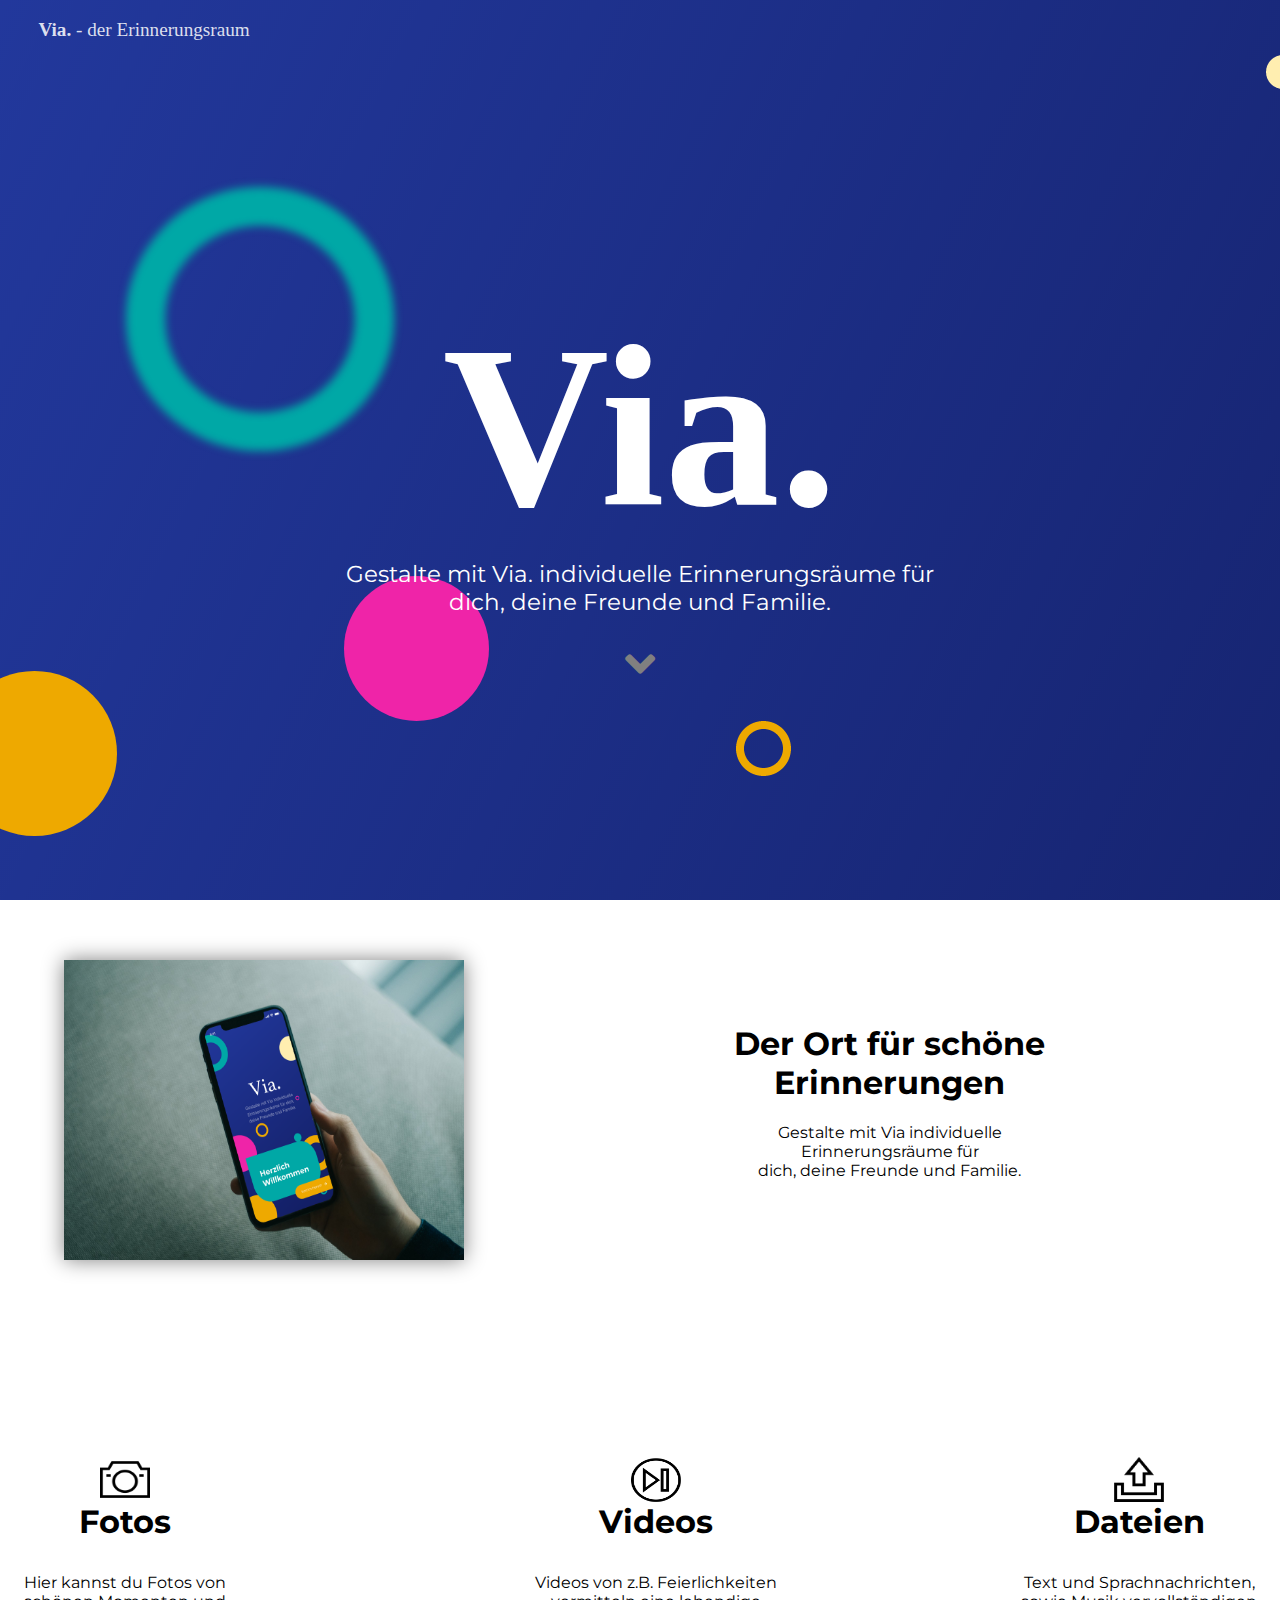
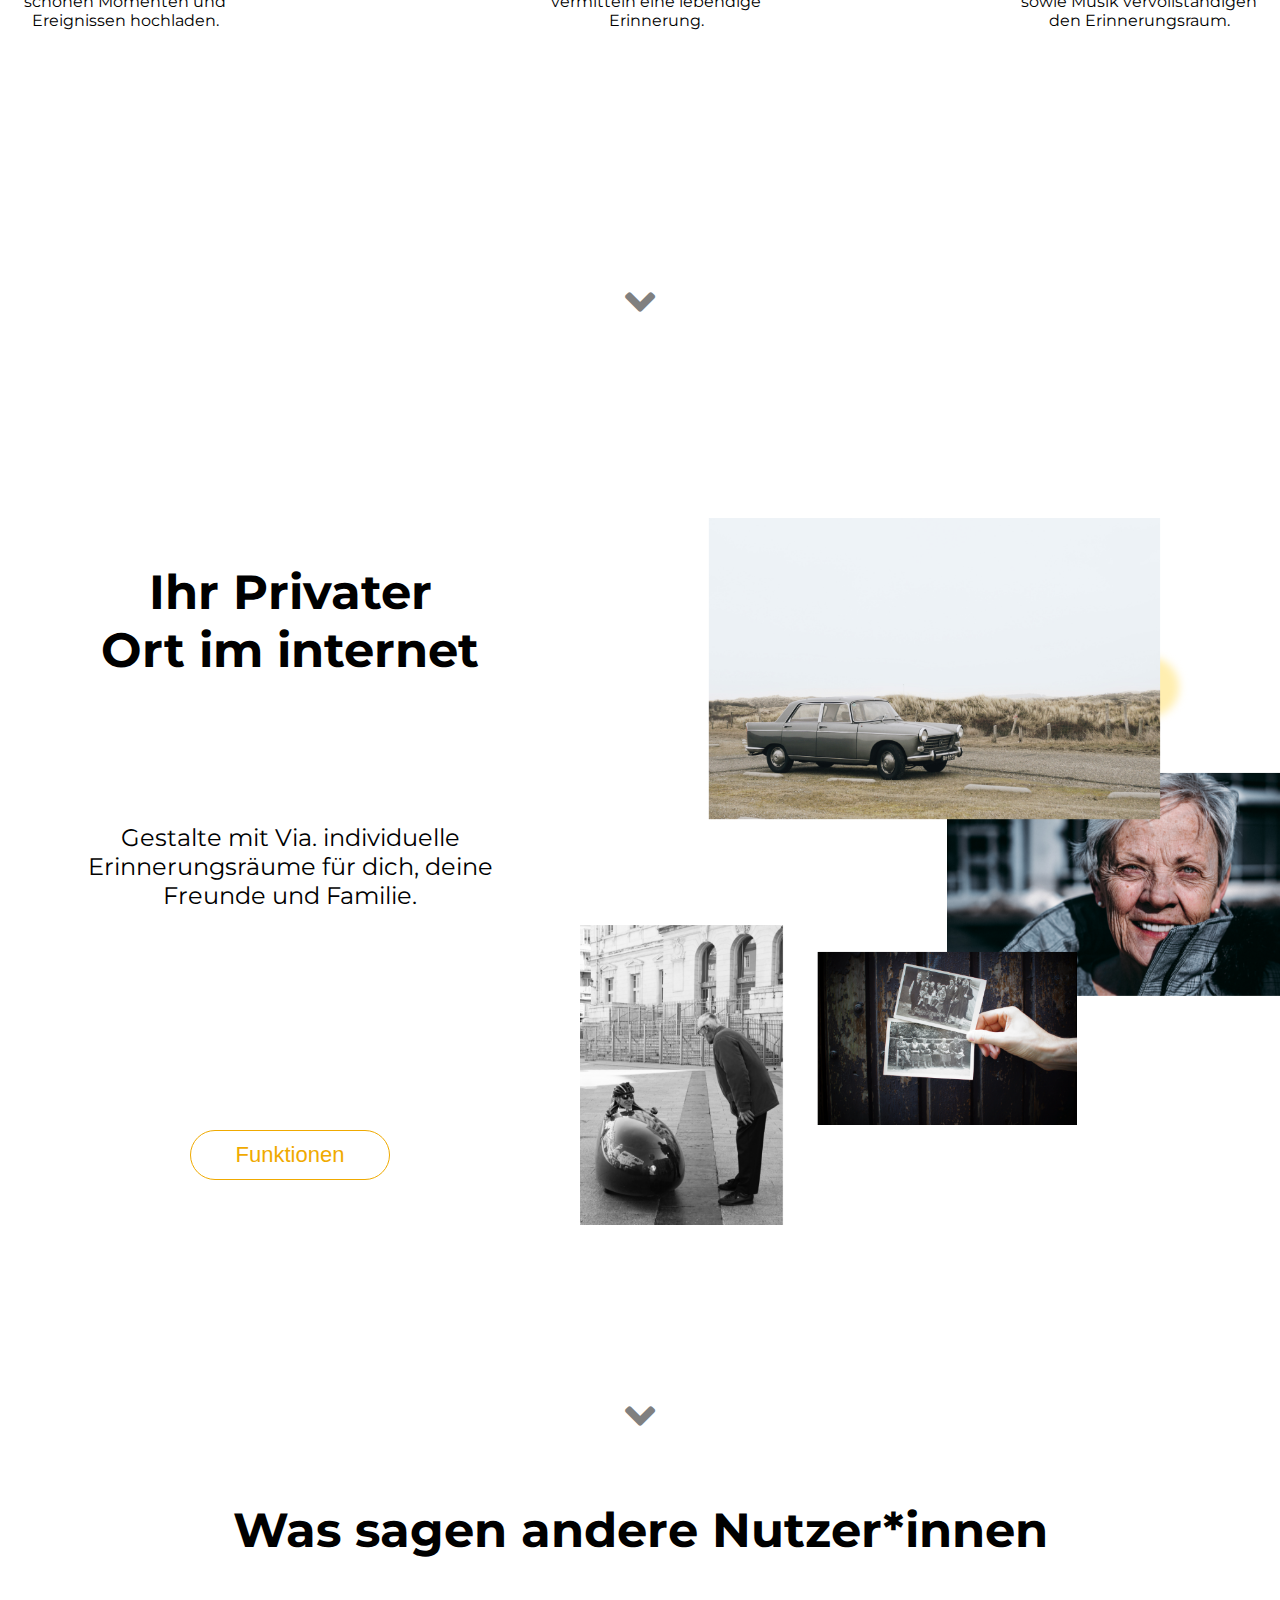
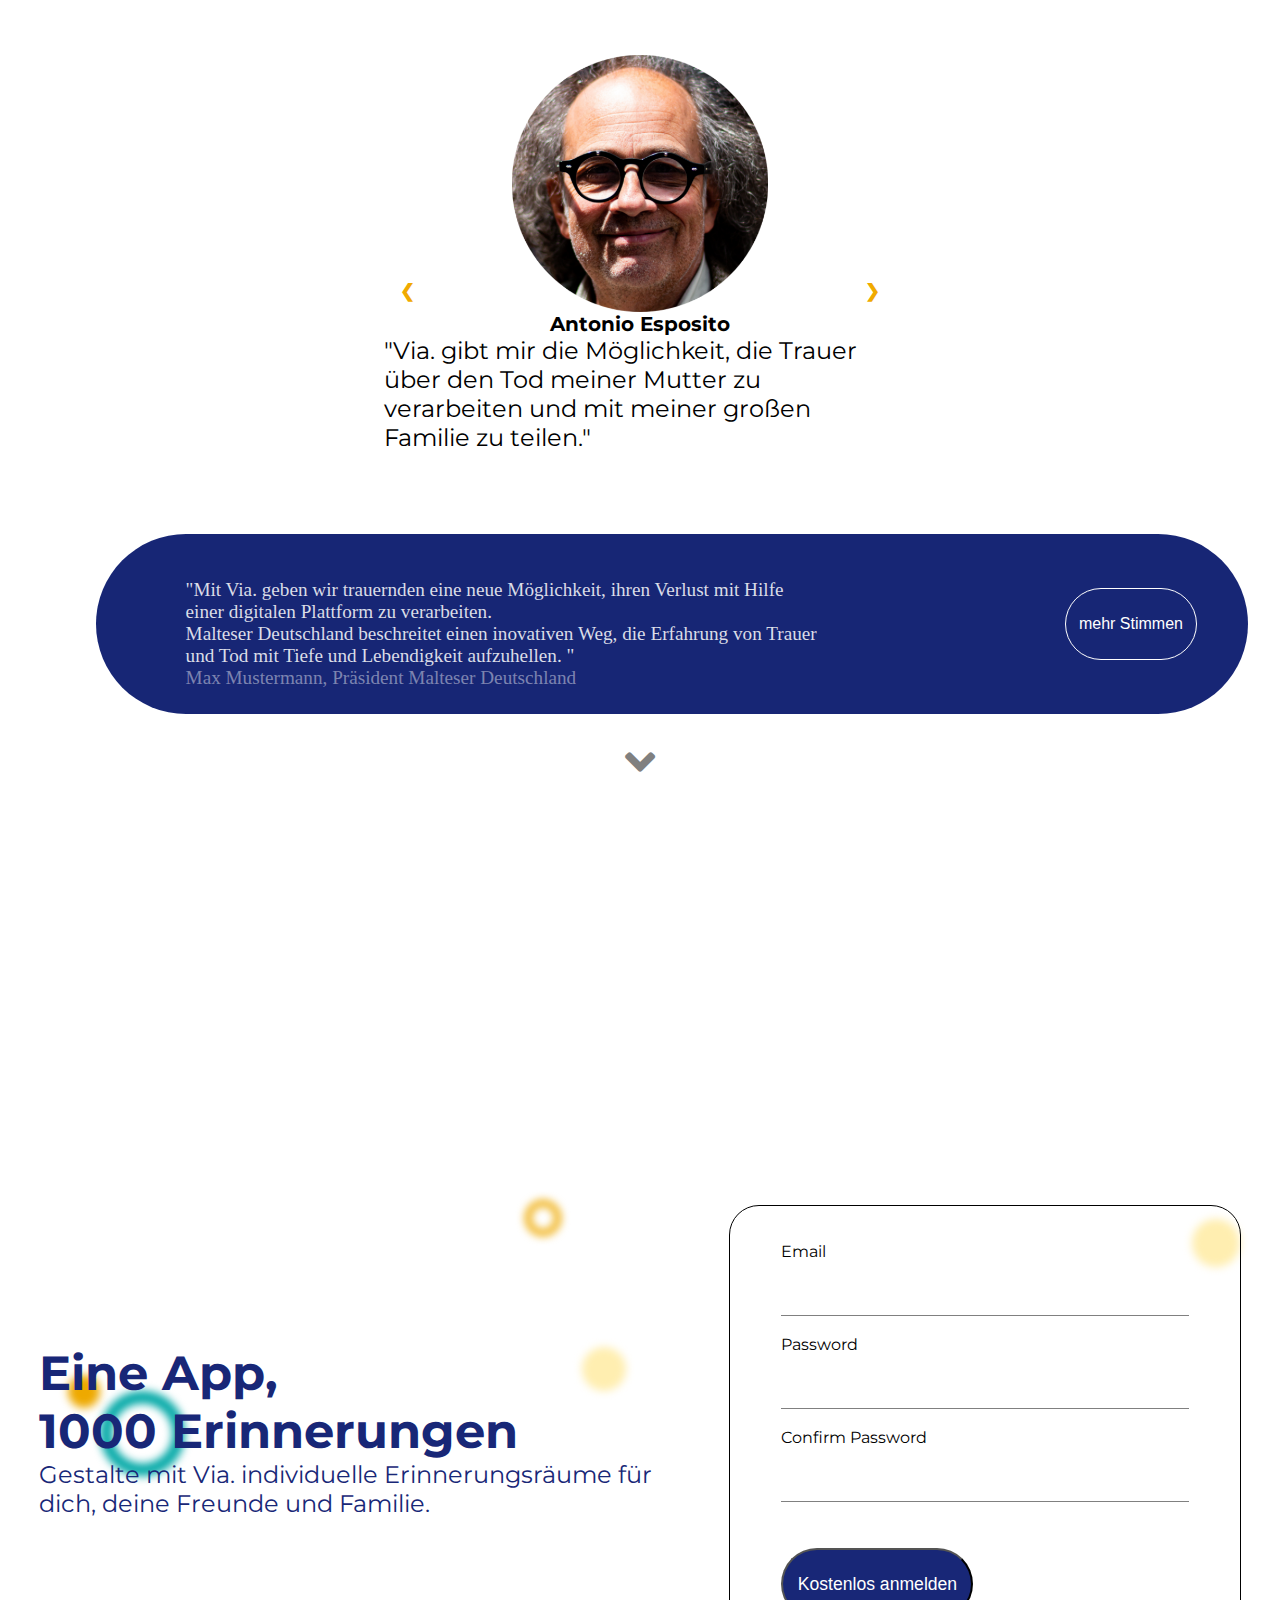
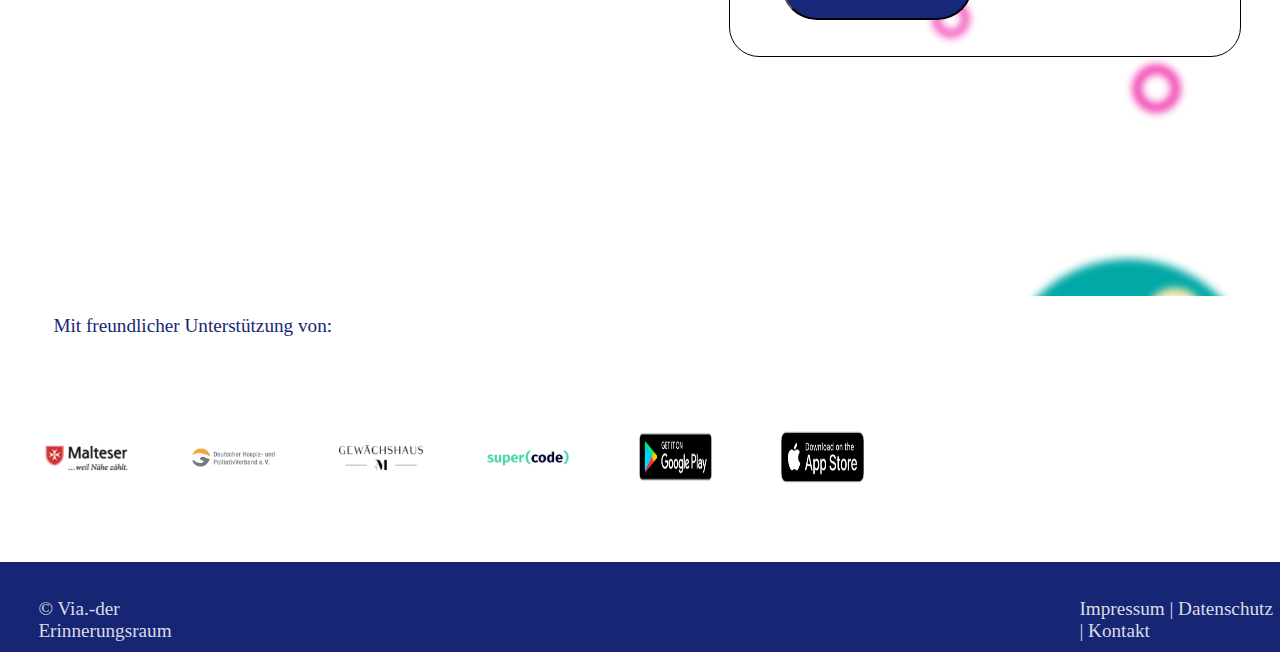
==== commit 01350322: "finale" ====
--- a/assets/index.html
+++ b/assets/index.html
@@ -17,7 +17,8 @@
         <section class="sec1" id="section1">
             <div class="eins">
                 <h3>Via.</h3>
-                <p class="">Gestalte mit Via. individuelle Erinnerungsräume für <br> dich, deine Freunde und Familie.</p>
+                <p class="">Gestalte mit Via. individuelle Erinnerungsräume für <br> dich, deine Freunde und Familie.
+                </p>
 
                 <a href="#section2"><i class="fas fa-angle-down"></i></a>
             </div>
@@ -52,16 +53,18 @@
         </section>
         <section class="sec3" id="section3">
             <div class="gridDivSec1">
-                <h1>Ihr Privater Ort im internet</h1>
-                <p>Gestalte mit Via. individuelle Erinnerungsräume für <br> dich, deine Freunde und Familie.</p>
+                <h1>Ihr Privater</h1>
+                <h1>Ort im internet</h1>
+                <p>Gestalte mit Via. individuelle <br> Erinnerungsräume für  dich, deine <br> Freunde und Familie.</p>
                 <button>Funktionen</button>
+            </div>
                 <div class="gridDivSec2">
                     <div>
-
+                        <img src="./img/coulage.png" width="700px"  alt="">
                     </div>
                 </div>
 
-            </div>
+            
             <div class="gridDivSec3">
                 <a href="#section4"><i class="fas fa-angle-down"></i></a>
             </div>
@@ -72,31 +75,34 @@
 
                 <div class="mySlides fade">
                     <div class="test">
-                    <img class="eins" src="/assets/img/Man01.png" style="width:50%">
-                </div>
+                        <img class="eins" src="/assets/img/Man01.png" style="width:50%">
+                    </div>
                     <div class="nameText">
                         <h5>Antonio Esposito</h5>
-                        <p>"Via. gibt mir die Möglichkeit, die Trauer über den Tod meiner Mutter zu verarbeiten und mit meiner großen Familie zu teilen."</p>
+                        <p>"Via. gibt mir die Möglichkeit, die Trauer über den Tod meiner Mutter zu verarbeiten und mit
+                            meiner großen Familie zu teilen."</p>
                     </div>
                 </div>
 
                 <div class="mySlides fade">
-                        <div class="test">
-                    <img class="eins" src="/assets/img/Lady01.png" style="width:50%">
-                        </div>
+                    <div class="test">
+                        <img class="eins" src="/assets/img/Lady01.png" style="width:50%">
+                    </div>
                     <div class="nameText">
                         <h5>Anna Contzen</h5>
-                        <p>"Der Verlust meines Vaters war für mich ein einschneidendes Erlebnis. Der Erinnerungsraum Via. ist für mich ein Ort, über diesen Verlust hinwegzukommen."</p>
+                        <p>"Der Verlust meines Vaters war für mich ein einschneidendes Erlebnis. Der Erinnerungsraum
+                            Via. ist für mich ein Ort, über diesen Verlust hinwegzukommen."</p>
                     </div>
                 </div>
 
                 <div class="mySlides fade">
-                        <div class="test">
-                    <img class="eins" src="/assets/img/Lady02.png" style="width:50%">
-                            </div>
+                    <div class="test">
+                        <img class="eins" src="/assets/img/Lady02.png" style="width:50%">
+                    </div>
                     <div class="nameText">
                         <h5>Maike Schmidt</h5>
-                        <p>"Der Erinnerungsraum Via. ist für mich ein Platz, um schöne Erinnerungen an meine verstorbene Schwester mit meinen Freunden und Verwandten auszutauschen. "</p>
+                        <p>"Der Erinnerungsraum Via. ist für mich ein Platz, um schöne Erinnerungen an meine verstorbene
+                            Schwester mit meinen Freunden und Verwandten auszutauschen. "</p>
                     </div>
                 </div>
 
@@ -105,9 +111,11 @@
 
             </div>
             <div class="stimme">
-                <p>"Mit Via. geben wir trauernden eine neue Möglichkeit, ihren Verlust mit Hilfe einer digitalen Plattform zu verarbeiten.<br>
-                   Malteser Deutschland beschreitet einen inovativen Weg, die Erfahrung von Trauer und Tod mit Tiefe und Lebendigkeit aufzuhellen. "<br>
-                <span> Max Mustermann, Präsident Malteser Deutschland</span></p>
+                <p>"Mit Via. geben wir trauernden eine neue Möglichkeit, ihren Verlust mit Hilfe einer digitalen
+                    Plattform zu verarbeiten.<br>
+                    Malteser Deutschland beschreitet einen inovativen Weg, die Erfahrung von Trauer und Tod mit Tiefe
+                    und Lebendigkeit aufzuhellen. "<br>
+                    <span> Max Mustermann, Präsident Malteser Deutschland</span></p>
                 <button>mehr Stimmen</button>
             </div>
             <div class="smooth">
@@ -115,26 +123,44 @@
             </div>
         </section>
         <section class="sec5" id="section5">
-            
-            <a href="#footer"><i class="fas fa-angle-down"></i></a>
+            <div>
+            <h1>Eine App,</h1>
+            <h1>1000 Erinnerungen</h1>
+            <p>Gestalte mit Via. individuelle Erinnerungsräume für</p> 
+            <p>dich, deine Freunde und Familie.</p>
+        </div>
+        <div>
+            <form class="form" >
+                    <label for="">Email</label><br>
+                    <input type="email" required><br>
+                    <label for="">Password</label><br>
+                    <input type="password" required><br>
+                    <label for="">Confirm Password</label><br>
+                    <input type="password"><br>
+                    <button>Kostenlos anmelden</button>
+            </form>
+        </div>
+
         </section>
     </Main>
     <footer id="footer">
-         <div class="footerDiv2">
-                <p>Mit freundlicher Unterstützung von:</p>
-                <img src="/assets/img/Bild -1.png" alt="">
-                <img src="/assets/img/Bild -2.png" alt="">
-                <img src="/assets/img/gwm_logo-1.png" alt="">
-                <img src="/assets/img/SuperCode_Logo_20191003.png" alt="">
-                <img class="google" src="/assets/img/google.png" alt="">
-                <img class="apple" src="/assets/img/apple.png" alt="">
-            </div>
+        <div class="footerDiv2">
+            <p>Mit freundlicher Unterstützung von:</p>
+            <img src="/assets/img/Bild -1.png" alt="">
+            <img src="/assets/img/Bild -2.png" alt="">
+            <img src="/assets/img/gwm_logo-1.png" alt="">
+            <img src="/assets/img/SuperCode_Logo_20191003.png" alt="">
+            <img class="google" src="/assets/img/google.png" alt="">
+            <img class="apple" src="/assets/img/apple.png" alt="">
+        </div>
         <div>
             <div class="footerDiv1">
                 <p>&copy; Via.-der Erinnerungsraum</p>
-                <span class="footerSpan1"><p>Impressum | Datenschutz | Kontakt</p></span>
+                <span class="footerSpan1">
+                    <p>Impressum | Datenschutz | Kontakt</p>
+                </span>
             </div>
-           
+
         </div>
     </footer>
     <script src="/assets/js/main.js"></script>
--- a/assets/css/style.css
+++ b/assets/css/style.css
@@ -185,6 +185,9 @@
                         'gridDivSec1 gridDivSec2'
                          'gridDivSec3 gridDivSec3';
 }
+.sec2{
+    margin-bottom: 40vh;
+}
 .sec3 h1{
    font-size: 3em; 
 }
@@ -275,7 +278,9 @@
     display: flex;
     justify-content: center;
 }
-
+button{
+    outline: none;
+}
 .prev{
   cursor: pointer;
   position: absolute;
@@ -375,7 +380,7 @@
   .prev, .next,.text {font-size: 11px}
 }
 .stimme{
-    margin-top: em;
+    margin-top:2vh;
     display: flex;
     justify-content: center;
     align-items: center;
@@ -384,6 +389,8 @@
     width: 90%;
     height: 20vh;
     margin-left: 6em;
+    padding-left: 4vw;
+    padding-right: 4vw;
 }
 .stimme button{
     width: 20%;
@@ -404,24 +411,75 @@
 
 /*----------------------Section5 Anfang---------------------------*/
 .sec5{
+    display: flex;
+    flex-direction: row;
+    justify-content: space-around;
+    margin-top: 20vh;
+    text-align: center; 
     width: 100%;
-    height: 100vh;
+    height: 100vh;  
+}
+.sec5 div{
+    display: flex;
+    justify-content: center;
+    flex-direction: column;
+}
+.sec5 div:nth-of-type(1) h1{
+    font-size: 3em;
+    color: #182777;
+}
+.sec5 div:nth-of-type(1) p{
+    font-size: 1.5em;
+    color: #182777;
+}
+
+.sec5 div:nth-of-type(1){
+    align-items: flex-start;
+   
+}
+.form{
+    width: 40vw;
+    border: 1px solid black;
+    border-radius: 30px;
+    padding-top:4vh;
+    padding-left: 4vw;
+    padding-right: 4vw;
+    padding-bottom: 4vh;
+    display: flex;
+    flex-direction: column;
+    justify-items: flex-start;
+
+}
+.form input{
+    height: 4vh;
+    border-bottom: 1px solid gray;
+    border-top:none;
+    border-right: none;
+    border-left: none;
+    outline: none;
+}
+.form button{
+    background-color: #182777;
+    height: 8vh;
+    margin-top: 3vh;
+    font-size: 1.1em;
+    width: 15vw;
+    color: white;
+    border-radius: 40px;
+}
+.form label{
+    text-align: left;
     
 }
-form{
-    display: inline-flex;
-    justify-content: center;
-    align-items: center;
-    flex-direction: column;
-    width: 30%;
-    
-
-}
-.form1{
+.formDiv{
+    display: flex;
+    align-items: center;
     width: 40%;
-    height: 50%;
-    border: 1px solid gray;
-}
+    height: 50vh;
+ 
+}
+
+
 /*----------------------Section5 Ende---------------------------*/
 
 
@@ -499,6 +557,7 @@
         "gridDiv5 gridDiv5"
         "gridDiv6 gridDiv6"                     ;
 }
+}
 @media screen and ( max-width: 812px) {
     .sec3  {
         width: 85%;
@@ -513,6 +572,7 @@
         grid-template-areas: "gridDivSec1 gridDivSec1"
                             "gridDivSec2 gridDivSec2"
                              "gridDivSec3 gridDivSec3";
+    }
 }
 @media screen and (max-width: 812px) {
     .sec4  {
@@ -524,6 +584,7 @@
         align-items: center;
         flex-direction: column;
 }
+}
 @media screen and (max-width: 812px) {
     .sec5  {
         width: 85%;
@@ -533,4 +594,5 @@
         justify-content: center;
         align-items: center;
         flex-direction: column;
+ }
 }